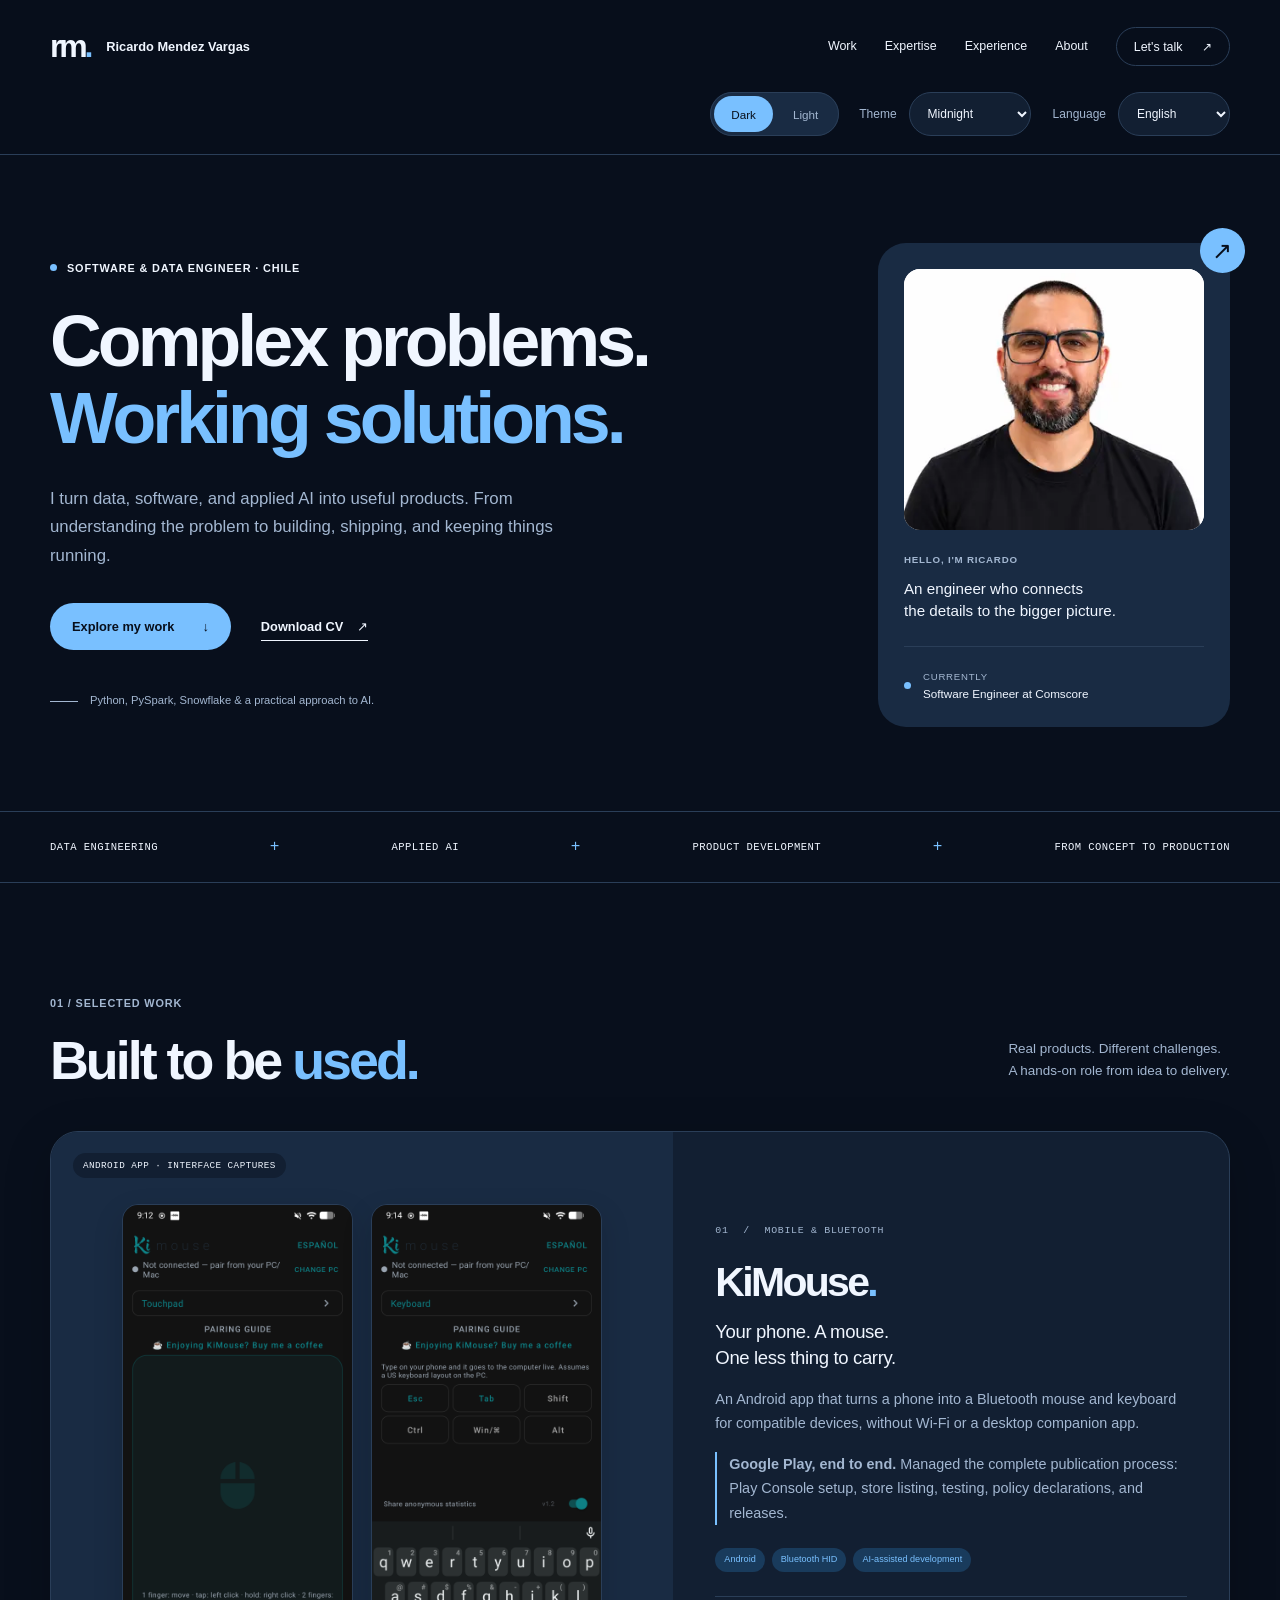
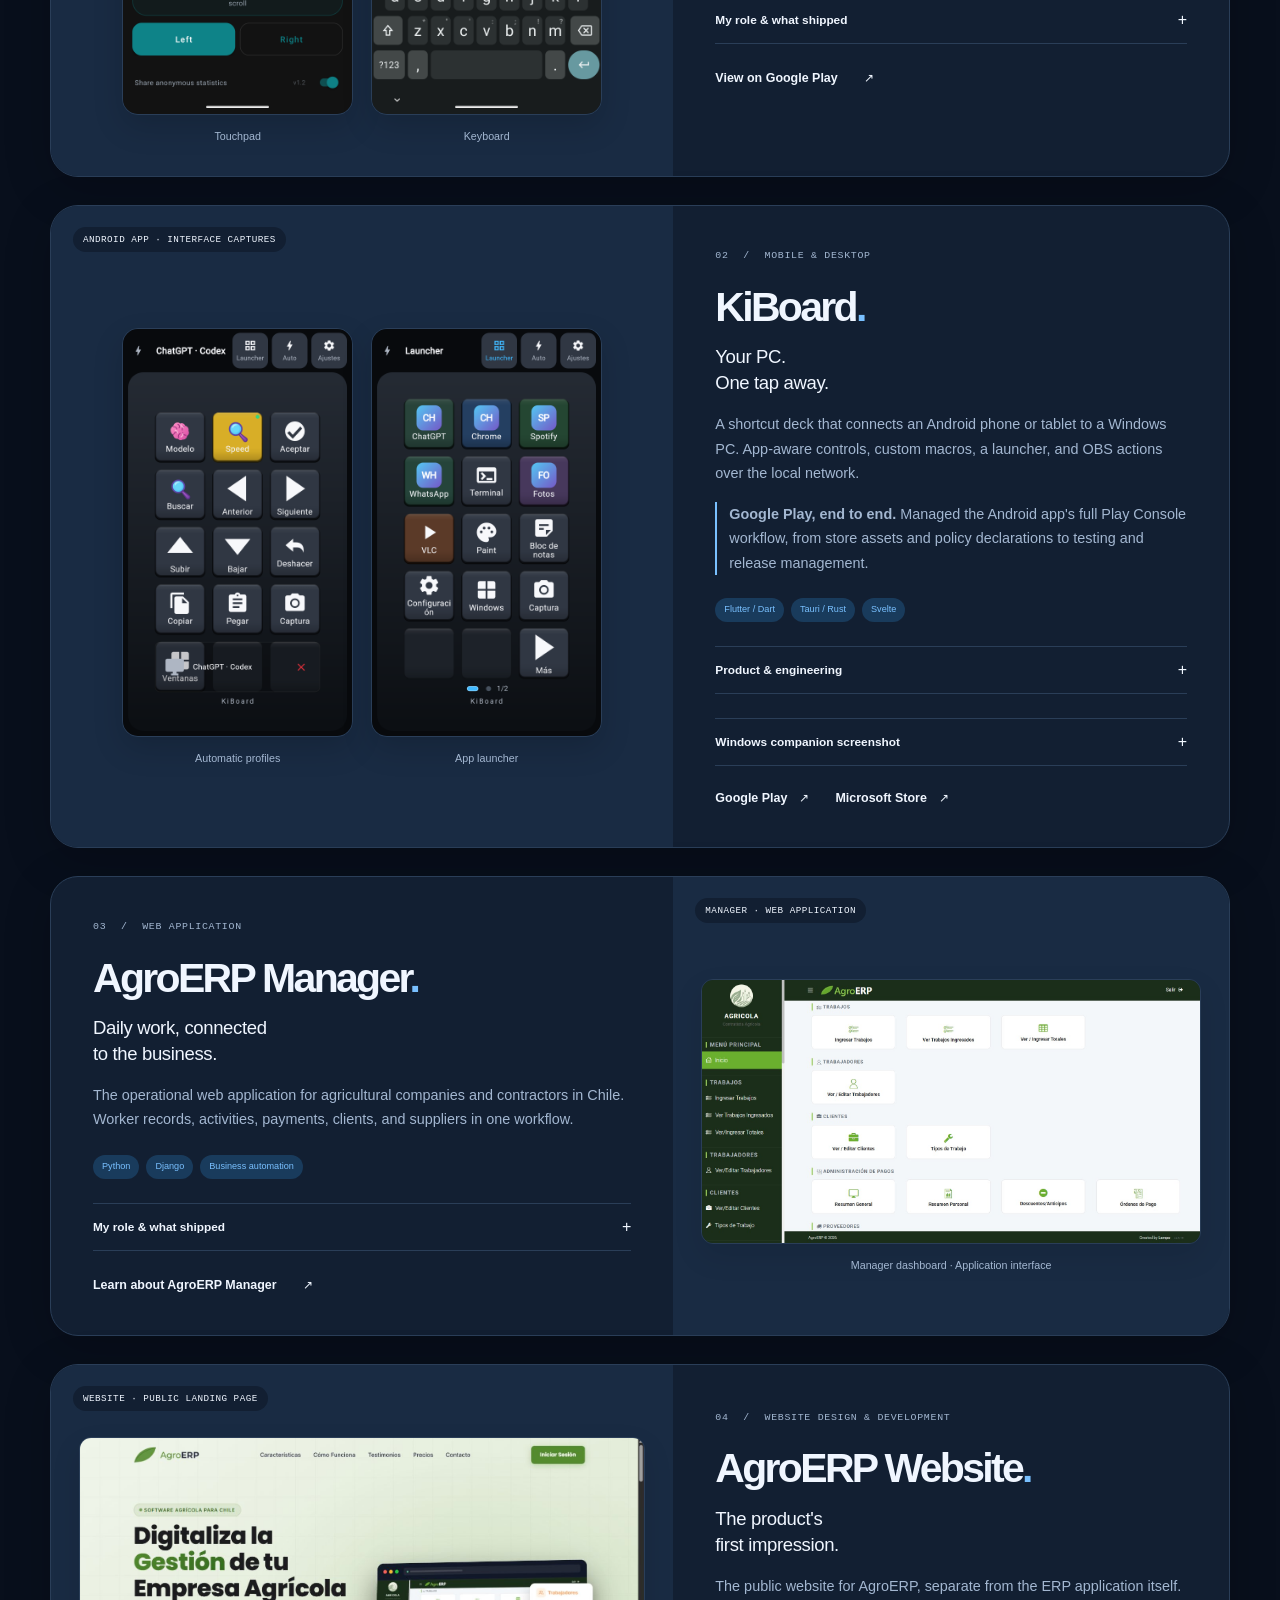
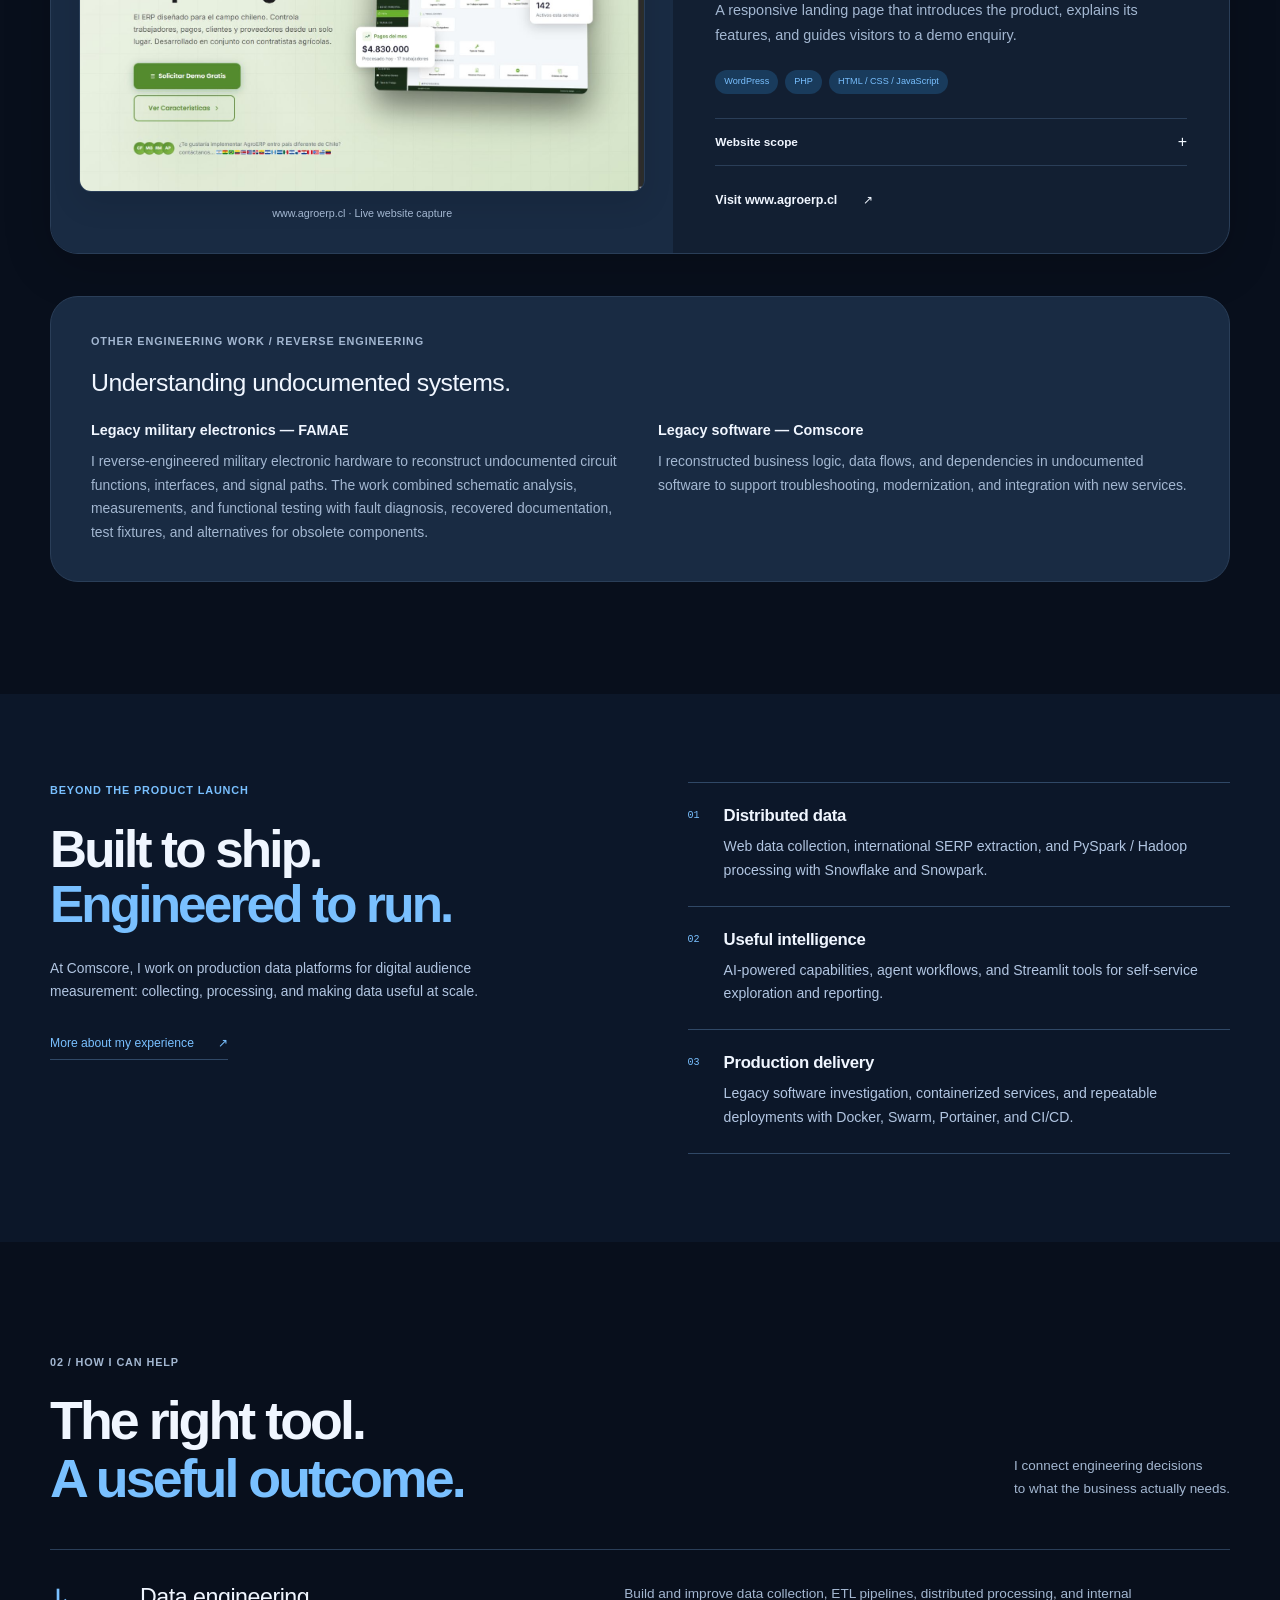
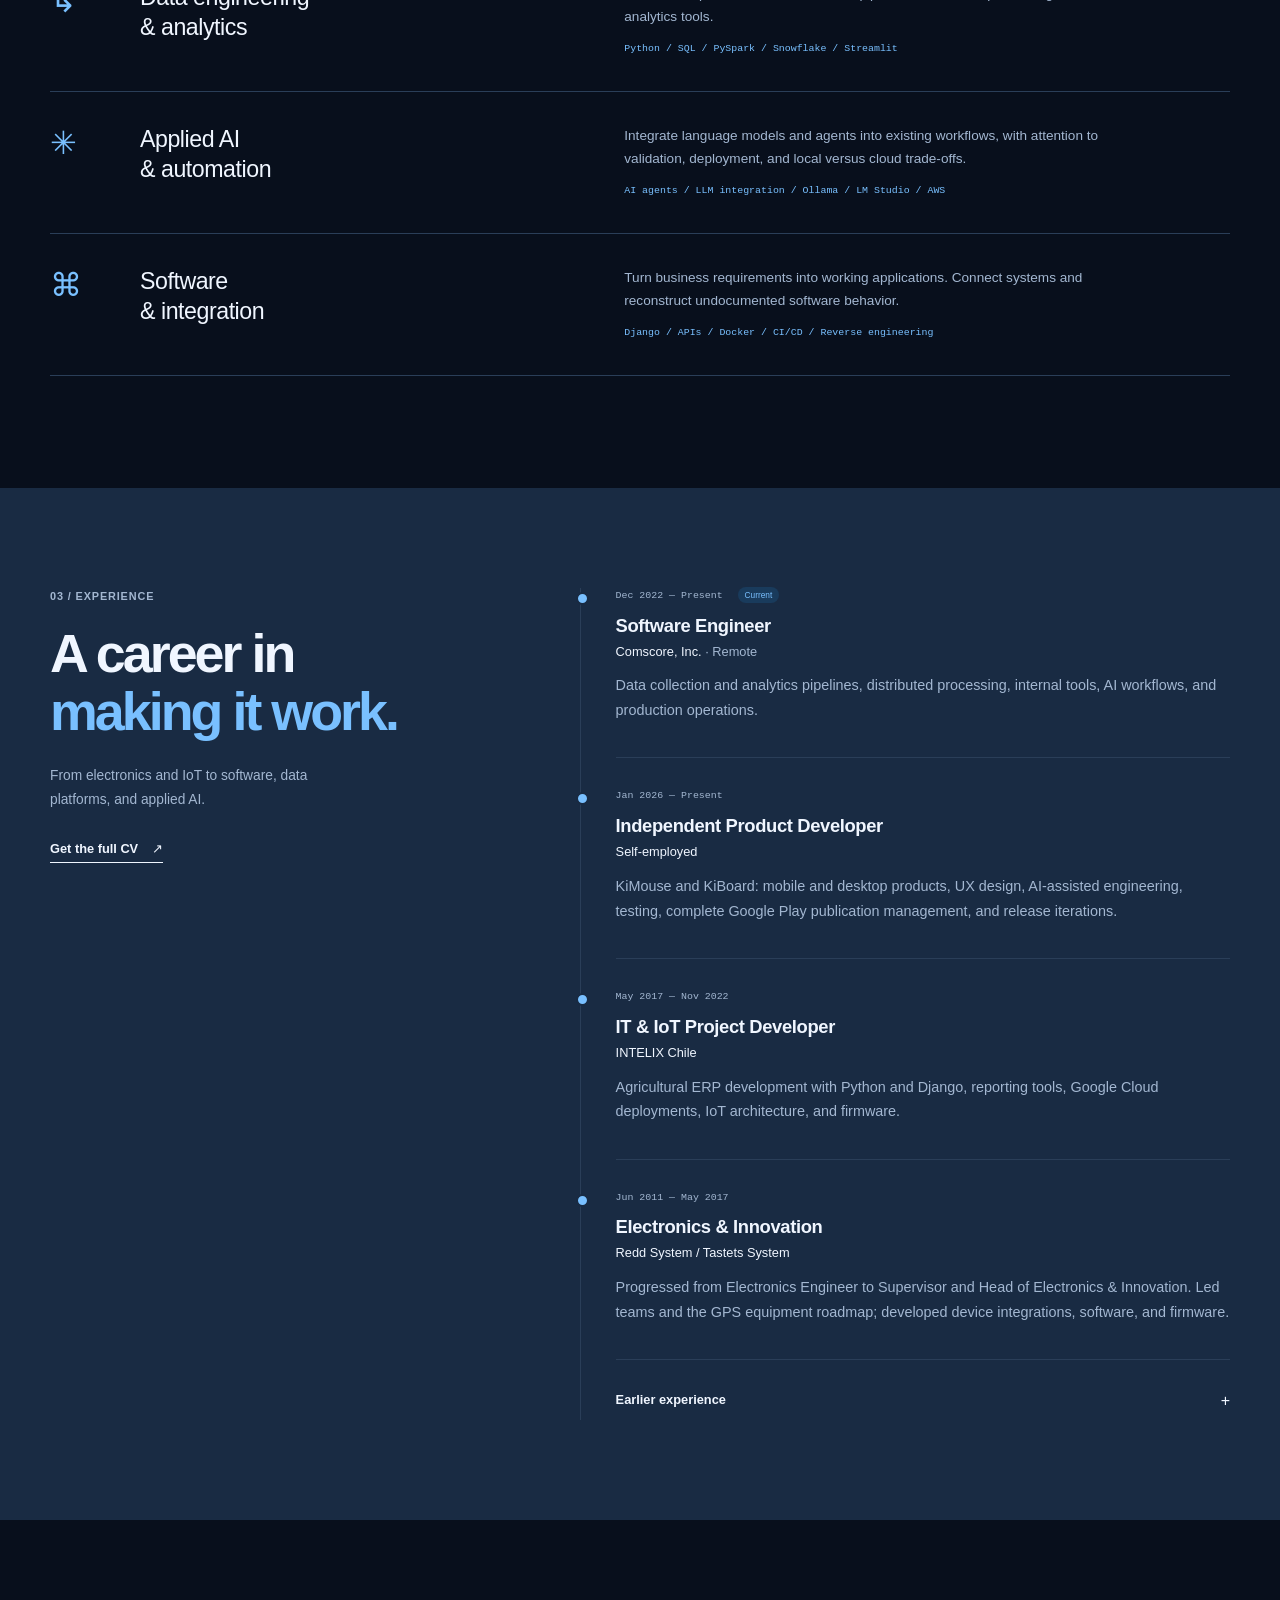
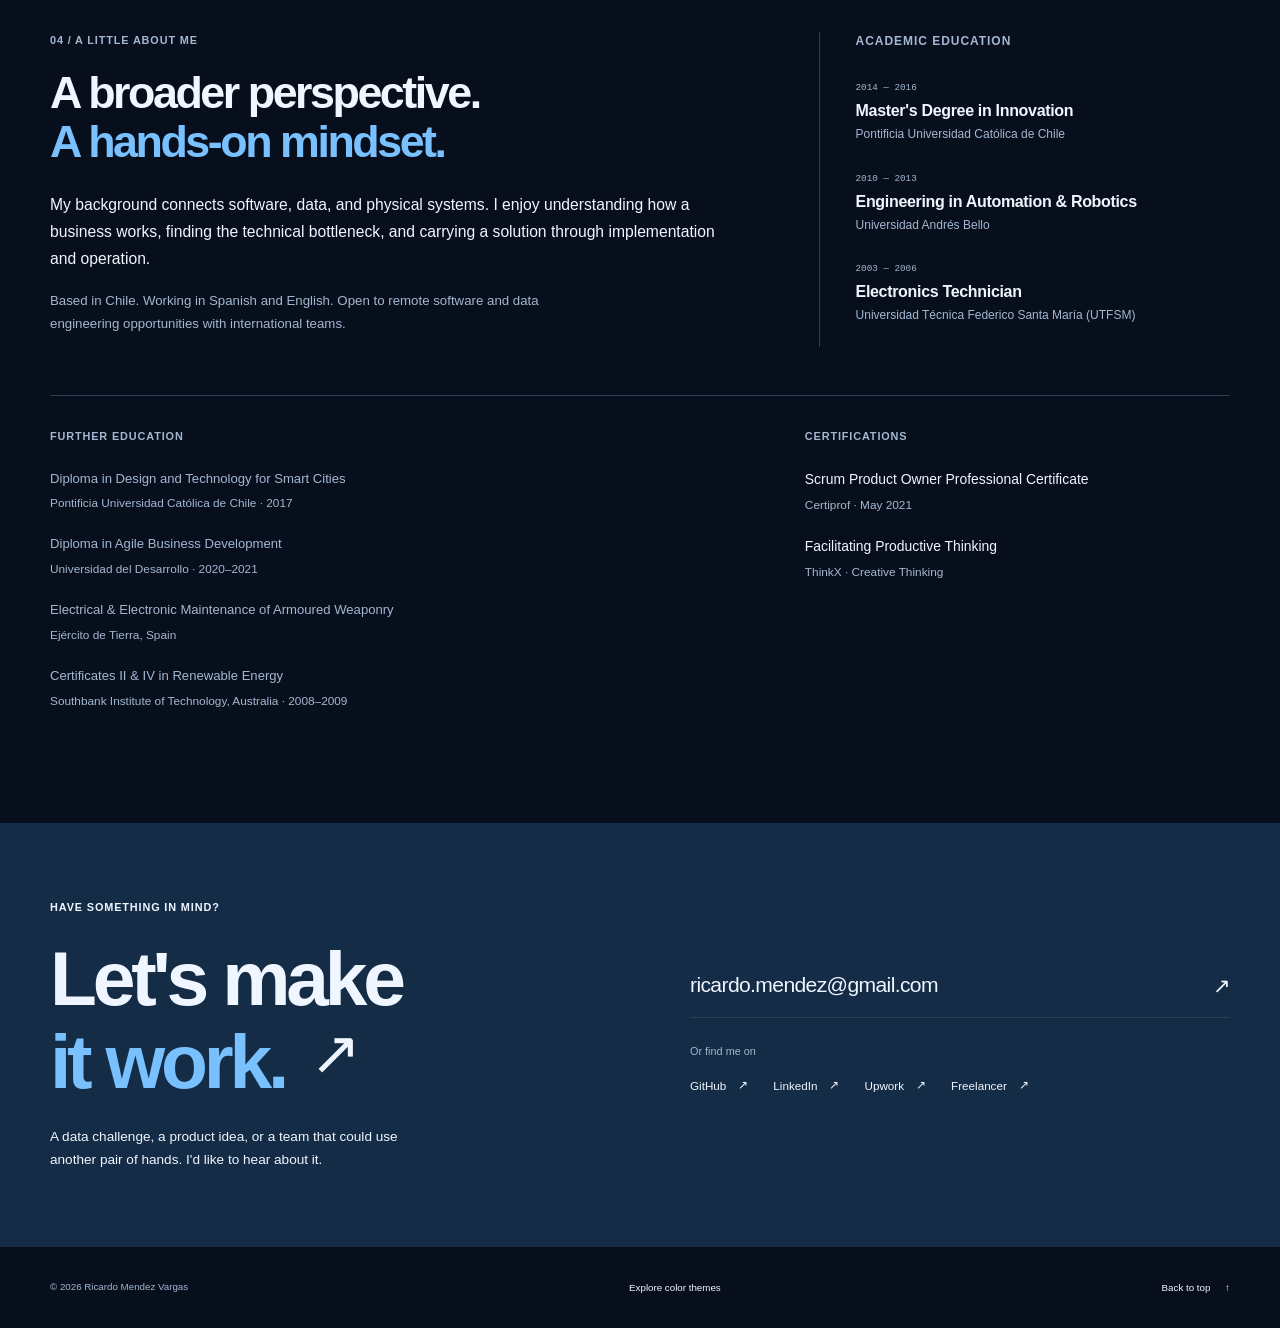
==== docs/index.html @ f56b8e53 "Publish bilingual portfolio with projects, experience and education" ====
<!doctype html>
<html lang="en" data-theme="azure-dark">
<head>
  <meta charset="utf-8">
  <meta name="viewport" content="width=device-width, initial-scale=1">
  <meta name="theme-color" content="#080f1c">
  <title>Ricardo Mendez Vargas — Software & Data Engineer</title>
  <meta name="description" content="Software and data engineer based in Chile. Explore KiMouse, KiBoard for Android and Windows, AgroERP Manager, AgroERP Website, and production engineering experience.">
  <meta property="og:type" content="website">
  <meta property="og:title" content="Ricardo Mendez Vargas — Software & Data Engineer">
  <meta property="og:description" content="Data systems, practical AI, and software from idea to production. Selected work and experience.">
  <meta name="color-scheme" content="dark">
  <link rel="icon" href="./assets/favicon.svg" type="image/svg+xml">
  <link rel="alternate" hreflang="en" href="./index.html">
  <link rel="alternate" hreflang="es" href="./es.html">
  <link rel="stylesheet" href="./styles.css?v=20261029-education">
  <link rel="stylesheet" href="./themes.css">
  <script src="./theme.js"></script>
  <script src="./language.js" defer></script>
</head>
<body>
  <a class="skip-link" href="#main">Skip to content</a>
  <header class="site-header" id="home">
    <div class="shell header-inner">
      <a class="brand" href="#home" aria-label="Ricardo Mendez Vargas, home"><span class="monogram" aria-hidden="true">rm<span>.</span></span><span class="brand-name">Ricardo Mendez Vargas</span></a>
      <nav aria-label="Main navigation">
        <a href="#work">Work</a>
        <a href="#expertise">Expertise</a>
        <a href="#experience">Experience</a>
        <a href="#about">About</a>
        <a class="nav-contact" href="#contact">Let's talk <span aria-hidden="true">↗</span></a>
      </nav>
    </div>
    <div class="shell appearance-bar" hidden>
      <fieldset class="mode-switch"><legend class="visually-hidden">Appearance</legend><button type="button" data-mode="dark" aria-pressed="true">Dark</button><button type="button" data-mode="light" aria-pressed="false">Light</button></fieldset>
      <label for="theme-select">Theme</label><select id="theme-select"><option value="azure" selected>Midnight</option><option value="silver">Graphite</option><option value="titanium">Carbon</option><option value="iris">Nebula</option><option value="arctic">Deep Sea</option></select>
      <div class="language-controls"><label for="language-select">Language</label><select id="language-select"><option value="en" selected>English</option><option value="es">Español</option></select></div>
    </div>
    <noscript><div class="shell language-fallback"><a href="./index.html" lang="en" hreflang="en">English</a> · <a href="./es.html" lang="es" hreflang="es">Español</a></div></noscript>
  </header>

  <main id="main">
    <section class="hero shell" aria-labelledby="hero-title">
      <div class="hero-copy">
        <p class="eyebrow"><span class="status-dot" aria-hidden="true"></span> Software & Data Engineer · Chile</p>
        <h1 id="hero-title">Complex problems.<br><span class="serif">Working solutions.</span></h1>
        <p class="hero-description">I turn data, software, and applied AI into useful products. From understanding the problem to building, shipping, and keeping things running.</p>
        <div class="hero-actions">
          <a class="button button-dark" href="#work">Explore my work <span aria-hidden="true">↓</span></a>
          <a class="text-link" href="./assets/ricardo-mendez-cv-en.pdf" download>Download CV <span aria-hidden="true">↗</span></a>
        </div>
        <div class="hero-footnote"><span class="small-rule" aria-hidden="true"></span> Python, PySpark, Snowflake & a practical approach to AI.</div>
      </div>
      <aside class="profile-card" aria-label="Meet Ricardo">
        <div class="portrait-frame"><img src="./assets/ricardo-retrato.webp" alt="Ricardo Mendez Vargas" width="336" height="336" fetchpriority="high"></div>
        <div class="profile-card-body">
          <p class="eyebrow">Hello, I'm Ricardo</p>
          <p class="profile-statement">An engineer who connects<br>the details to the bigger picture.</p>
          <div class="profile-current"><span class="status-dot" aria-hidden="true"></span><div><span class="micro-label">Currently</span><p>Software Engineer at Comscore</p></div></div>
        </div>
        <span class="card-corner" aria-hidden="true">↗</span>
      </aside>
    </section>

    <div class="capability-strip"><div class="shell strip-inner"><span>Data engineering</span><span class="strip-plus" aria-hidden="true">+</span><span>Applied AI</span><span class="strip-plus" aria-hidden="true">+</span><span>Product development</span><span class="strip-plus" aria-hidden="true">+</span><span>From concept to production</span></div></div>

    <section class="section shell" id="work" aria-labelledby="work-title">
      <div class="section-heading"><div><p class="eyebrow section-index">01 / Selected work</p><h2 id="work-title">Built to be <span class="serif">used.</span></h2></div><p>Real products. Different challenges.<br>A hands-on role from idea to delivery.</p></div>

      <article class="project project-kimouse" aria-labelledby="kimouse-title">
        <div class="project-visual screenshot-visual"><span class="image-label">Android app · Interface captures</span><div class="screenshot-pair"><figure><a href="./assets/kimouse-touchpad.png" target="_blank" rel="noopener noreferrer" aria-label="Open full KiMouse touchpad screenshot"><img src="./assets/kimouse-touchpad.png" alt="Actual KiMouse Android touchpad interface, with connection status and left and right mouse buttons" width="1080" height="2400" loading="lazy"></a><figcaption>Touchpad</figcaption></figure><figure><a href="./assets/kimouse-keyboard.png" target="_blank" rel="noopener noreferrer" aria-label="Open full KiMouse keyboard screenshot"><img src="./assets/kimouse-keyboard.png" alt="Actual KiMouse keyboard interface with modifier keys and the Android on-screen keyboard" width="1080" height="2400" loading="lazy"></a><figcaption>Keyboard</figcaption></figure></div></div>
        <div class="project-copy">
          <p class="project-number">01 <span aria-hidden="true">/</span> Mobile & Bluetooth</p>
          <h3 id="kimouse-title">KiMouse<span class="project-period" aria-hidden="true">.</span></h3>
          <p class="project-intro">Your phone. A mouse.<br>One less thing to carry.</p>
          <p>An Android app that turns a phone into a Bluetooth mouse and keyboard for compatible devices, without Wi-Fi or a desktop companion app.</p>
          <p class="publication-note"><strong>Google Play, end to end.</strong> Managed the complete publication process: Play Console setup, store listing, testing, policy declarations, and releases.</p>
          <ul class="tags" aria-label="KiMouse technologies"><li>Android</li><li>Bluetooth HID</li><li>AI-assisted development</li></ul>
          <details class="case-details"><summary>My role & what shipped <span aria-hidden="true">+</span></summary><div><p>I independently handled requirements, UX, implementation, debugging, device testing, tester feedback, and publication on Google Play.</p><p>The app includes touchpad gestures, clicks, scrolling, keyboard input, shortcuts, and a configurable mouse jiggler. I used AI-assisted development and rapid prototyping throughout the process.</p></div></details>
          <a class="project-link" href="https://play.google.com/store/apps/details?id=com.kimouse" target="_blank" rel="noopener noreferrer">View on Google Play <span aria-hidden="true">↗</span></a>
        </div>
      </article>

      <article class="project project-kiboard" aria-labelledby="kiboard-title">
        <div class="project-visual screenshot-visual"><span class="image-label">Android app · Interface captures</span><div class="screenshot-pair"><figure><a href="./assets/kiboard-auto.png" target="_blank" rel="noopener noreferrer" aria-label="Open full KiBoard automatic profile screenshot"><img src="./assets/kiboard-auto.png" alt="KiBoard Android interface showing an automatic shortcut profile for ChatGPT and Codex" width="1080" height="1920" loading="lazy"></a><figcaption>Automatic profiles</figcaption></figure><figure><a href="./assets/kiboard-launcher.png" target="_blank" rel="noopener noreferrer" aria-label="Open full KiBoard launcher screenshot"><img src="./assets/kiboard-launcher.png" alt="KiBoard Android launcher interface showing application buttons including Chrome, Spotify, Terminal and Paint" width="1080" height="1920" loading="lazy"></a><figcaption>App launcher</figcaption></figure></div></div>
        <div class="project-copy">
          <p class="project-number">02 <span aria-hidden="true">/</span> Mobile & desktop</p>
          <h3 id="kiboard-title">KiBoard<span class="project-period" aria-hidden="true">.</span></h3>
          <p class="project-intro">Your PC.<br>One tap away.</p>
          <p>A shortcut deck that connects an Android phone or tablet to a Windows PC. App-aware controls, custom macros, a launcher, and OBS actions over the local network.</p>
          <p class="publication-note"><strong>Google Play, end to end.</strong> Managed the Android app's full Play Console workflow, from store assets and policy declarations to testing and release management.</p>
          <ul class="tags" aria-label="KiBoard technologies"><li>Flutter / Dart</li><li>Tauri / Rust</li><li>Svelte</li></ul>
          <details class="case-details"><summary>Product & engineering <span aria-hidden="true">+</span></summary><div><p>The product combines a Flutter mobile app with a Windows companion built with Tauri, Rust, and Svelte. A shared protocol connects device discovery, pairing, live layouts, and actions.</p><p>Automatic profiles follow the foreground PC app; a visual editor supports custom decks and multi-step macros. The Android app requires the Windows 11 x64 companion and both devices on the same local network.</p><a class="project-link" href="https://github.com/maxia-cl/KiBoard-app" target="_blank" rel="noopener noreferrer">Android source <span aria-hidden="true">↗</span></a></div></details>
          <details class="case-details"><summary>Windows companion screenshot <span aria-hidden="true">+</span></summary><figure class="detail-screenshot"><a href="./assets/kiboard-windows-editor.png" target="_blank" rel="noopener noreferrer" aria-label="Open full KiBoard Windows editor screenshot"><img src="./assets/kiboard-windows-editor.png" alt="KiBoard Windows companion with deck editor, button library and action configuration" width="2752" height="1104" loading="lazy"></a><figcaption>Windows companion · Deck editor</figcaption></figure></details>
          <div class="project-downloads" aria-label="KiBoard downloads"><a class="project-link" href="https://play.google.com/store/apps/details?id=com.kiboard.kiboard_app" target="_blank" rel="noopener noreferrer">Google Play <span aria-hidden="true">↗</span></a><a class="project-link" href="https://apps.microsoft.com/detail/9MTQZQJ9GDT4" target="_blank" rel="noopener noreferrer">Microsoft Store <span aria-hidden="true">↗</span></a></div>
        </div>
      </article>

      <article class="project project-agro" aria-labelledby="agro-title">
        <div class="project-visual screenshot-visual"><span class="image-label">Manager · Web application</span><figure class="wide-screenshot"><a href="./assets/agroerp-manager.jpg" target="_blank" rel="noopener noreferrer" aria-label="Open full AgroERP Manager screenshot"><img src="./assets/agroerp-manager.jpg" alt="AgroERP Manager application dashboard with daily work, worker, client and payment administration modules" width="1449" height="766" loading="lazy"></a><figcaption>Manager dashboard · Application interface</figcaption></figure></div>
        <div class="project-copy">
          <p class="project-number">03 <span aria-hidden="true">/</span> Web application</p>
          <h3 id="agro-title">AgroERP Manager<span class="project-period" aria-hidden="true">.</span></h3>
          <p class="project-intro">Daily work, connected<br>to the business.</p>
          <p>The operational web application for agricultural companies and contractors in Chile. Worker records, activities, payments, clients, and suppliers in one workflow.</p>
          <ul class="tags" aria-label="AgroERP technologies"><li>Python</li><li>Django</li><li>Business automation</li></ul>
          <details class="case-details"><summary>My role & what shipped <span aria-hidden="true">+</span></summary><div><p>My contribution covered requirements, system and data-model design, development with Python and Django, workflow implementation, and deployment.</p><p>The platform connects daily work logs and client-specific rates with payment orders, deductions, advances, purchases, and operational reports.</p></div></details>
          <a class="project-link" href="https://www.agroerp.cl/" target="_blank" rel="noopener noreferrer">Learn about AgroERP Manager <span aria-hidden="true">↗</span></a>
        </div>
      </article>

      <article class="project project-website" aria-labelledby="agro-website-title">
        <div class="project-visual screenshot-visual"><span class="image-label">Website · Public landing page</span><figure class="wide-screenshot"><a href="./assets/agroerp-website.jpg" target="_blank" rel="noopener noreferrer" aria-label="Open full AgroERP Website screenshot"><img src="./assets/agroerp-website.jpg" alt="Actual agroerp.cl website showing its agricultural software headline, product preview and request-a-demo button" width="1425" height="891" loading="lazy"></a><figcaption>www.agroerp.cl · Live website capture</figcaption></figure></div>
        <div class="project-copy">
          <p class="project-number">04 <span aria-hidden="true">/</span> Website design & development</p>
          <h3 id="agro-website-title">AgroERP Website<span class="project-period" aria-hidden="true">.</span></h3>
          <p class="project-intro">The product's<br>first impression.</p>
          <p>The public website for AgroERP, separate from the ERP application itself. A responsive landing page that introduces the product, explains its features, and guides visitors to a demo enquiry.</p>
          <ul class="tags" aria-label="AgroERP website technologies"><li>WordPress</li><li>PHP</li><li>HTML / CSS / JavaScript</li></ul>
          <details class="case-details"><summary>Website scope <span aria-hidden="true">+</span></summary><div><p>A custom WordPress theme brings together product features, interface previews, pricing, frequently asked questions, and a contact flow.</p><p>Editable content through WordPress keeps the public site manageable independently of the Django ERP platform.</p></div></details>
          <a class="project-link" href="https://www.agroerp.cl/" target="_blank" rel="noopener noreferrer">Visit www.agroerp.cl <span aria-hidden="true">↗</span></a>
        </div>
      </article>
      <div class="reverse-work" aria-labelledby="reverse-work-title">
        <p class="eyebrow section-index">Other engineering work / Reverse engineering</p>
        <h3 id="reverse-work-title">Understanding undocumented systems.</h3>
        <div class="reverse-cases">
          <article><h4>Legacy military electronics — FAMAE</h4><p>I reverse-engineered military electronic hardware to reconstruct undocumented circuit functions, interfaces, and signal paths. The work combined schematic analysis, measurements, and functional testing with fault diagnosis, recovered documentation, test fixtures, and alternatives for obsolete components.</p></article>
          <article><h4>Legacy software — Comscore</h4><p>I reconstructed business logic, data flows, and dependencies in undocumented software to support troubleshooting, modernization, and integration with new services.</p></article>
        </div>
      </div>
    </section>

    <section class="production" aria-labelledby="production-title">
      <div class="shell production-inner">
        <div class="production-heading"><p class="eyebrow">Beyond the product launch</p><h2 id="production-title">Built to ship.<br><span class="serif">Engineered to run.</span></h2><p>At Comscore, I work on production data platforms for digital audience measurement: collecting, processing, and making data useful at scale.</p><a class="light-link" href="https://www.linkedin.com/in/ricardomendez/" target="_blank" rel="noopener noreferrer">More about my experience <span aria-hidden="true">↗</span></a></div>
        <div class="production-areas">
          <div><span class="area-index">01</span><div><h3>Distributed data</h3><p>Web data collection, international SERP extraction, and PySpark / Hadoop processing with Snowflake and Snowpark.</p></div></div>
          <div><span class="area-index">02</span><div><h3>Useful intelligence</h3><p>AI-powered capabilities, agent workflows, and Streamlit tools for self-service exploration and reporting.</p></div></div>
          <div><span class="area-index">03</span><div><h3>Production delivery</h3><p>Legacy software investigation, containerized services, and repeatable deployments with Docker, Swarm, Portainer, and CI/CD.</p></div></div>
        </div>
      </div>
    </section>

    <section class="section shell expertise-section" id="expertise" aria-labelledby="expertise-title">
      <div class="section-heading"><div><p class="eyebrow section-index">02 / How I can help</p><h2 id="expertise-title">The right tool.<br><span class="serif">A useful outcome.</span></h2></div><p>I connect engineering decisions<br>to what the business actually needs.</p></div>
      <div class="expertise-list">
        <div class="expertise-row"><span class="expertise-icon" aria-hidden="true">↳</span><h3>Data engineering<br>& analytics</h3><div><p>Build and improve data collection, ETL pipelines, distributed processing, and internal analytics tools.</p><p class="tool-list">Python / SQL / PySpark / Snowflake / Streamlit</p></div></div>
        <div class="expertise-row"><span class="expertise-icon" aria-hidden="true">✳</span><h3>Applied AI<br>& automation</h3><div><p>Integrate language models and agents into existing workflows, with attention to validation, deployment, and local versus cloud trade-offs.</p><p class="tool-list">AI agents / LLM integration / Ollama / LM Studio / AWS</p></div></div>
        <div class="expertise-row"><span class="expertise-icon" aria-hidden="true">⌘</span><h3>Software<br>& integration</h3><div><p>Turn business requirements into working applications. Connect systems and reconstruct undocumented software behavior.</p><p class="tool-list">Django / APIs / Docker / CI/CD / Reverse engineering</p></div></div>
      </div>
    </section>

    <section class="experience-section" id="experience" aria-labelledby="experience-title">
      <div class="shell experience-layout">
        <div class="experience-heading"><p class="eyebrow section-index">03 / Experience</p><h2 id="experience-title">A career in<br><span class="serif">making it work.</span></h2><p>From electronics and IoT to software, data platforms, and applied AI.</p><a class="text-link" href="./assets/ricardo-mendez-cv-en.pdf" download>Get the full CV <span aria-hidden="true">↗</span></a></div>
        <div class="timeline">
          <article class="timeline-item"><p class="timeline-date"><time datetime="2022-12">Dec 2022</time> — Present <span class="current-label">Current</span></p><h3>Software Engineer</h3><p class="timeline-company">Comscore, Inc. <span>· Remote</span></p><p>Data collection and analytics pipelines, distributed processing, internal tools, AI workflows, and production operations.</p></article>
          <article class="timeline-item"><p class="timeline-date"><time datetime="2026-01">Jan 2026</time> — Present</p><h3>Independent Product Developer</h3><p class="timeline-company">Self-employed</p><p>KiMouse and KiBoard: mobile and desktop products, UX design, AI-assisted engineering, testing, complete Google Play publication management, and release iterations.</p></article>
          <article class="timeline-item"><p class="timeline-date"><time datetime="2017-05">May 2017</time> — <time datetime="2022-11">Nov 2022</time></p><h3>IT & IoT Project Developer</h3><p class="timeline-company">INTELIX Chile</p><p>Agricultural ERP development with Python and Django, reporting tools, Google Cloud deployments, IoT architecture, and firmware.</p></article>
          <article class="timeline-item"><p class="timeline-date"><time datetime="2011-06">Jun 2011</time> — <time datetime="2017-05">May 2017</time></p><h3>Electronics & Innovation</h3><p class="timeline-company">Redd System / Tastets System</p><p>Progressed from Electronics Engineer to Supervisor and Head of Electronics & Innovation. Led teams and the GPS equipment roadmap; developed device integrations, software, and firmware.</p></article>
          <details class="earlier-experience"><summary>Earlier experience <span aria-hidden="true">+</span></summary><div><article><p class="timeline-date">Jul 2009 — Jun 2011</p><h3>Electronics Project Specialist</h3><p class="timeline-company">FAMAE</p><p>Reverse engineering of legacy military electronics, hardware diagnostics, recovered technical documentation, test fixtures, and repair validation tools.</p></article><article><p class="timeline-date">Mar 2006 — Jun 2008</p><h3>Electronics Technician — CostaDigital</h3><p class="timeline-company">Pontificia Universidad Católica de Valparaíso</p></article></div></details>
        </div>
      </div>
    </section>

    <section class="section shell about-section" id="about" aria-labelledby="about-title">
      <div><p class="eyebrow section-index">04 / A little about me</p><h2 id="about-title">A broader perspective.<br><span class="serif">A hands-on mindset.</span></h2><p class="about-intro">My background connects software, data, and physical systems. I enjoy understanding how a business works, finding the technical bottleneck, and carrying a solution through implementation and operation.</p><p>Based in Chile. Working in Spanish and English. Open to remote software and data engineering opportunities with international teams.</p></div>
      <div class="education" aria-labelledby="education-title">
        <p class="eyebrow" id="education-title">Academic education</p>
        <div><span>2014 — 2016</span><h3>Master's Degree in Innovation</h3><p>Pontificia Universidad Católica de Chile</p></div>
        <div><span>2010 — 2013</span><h3>Engineering in Automation & Robotics</h3><p>Universidad Andrés Bello</p></div>
        <div><span>2003 — 2006</span><h3>Electronics Technician</h3><p>Universidad Técnica Federico Santa María (UTFSM)</p></div>
      </div>
      <div class="development-grid">
        <div class="further-education" aria-labelledby="further-education-title">
          <p class="eyebrow" id="further-education-title">Further education</p>
          <ul class="training-list">
            <li><h4>Diploma in Design and Technology for Smart Cities</h4><p>Pontificia Universidad Católica de Chile · 2017</p></li>
            <li><h4>Diploma in Agile Business Development</h4><p>Universidad del Desarrollo · 2020–2021</p></li>
            <li><h4>Electrical & Electronic Maintenance of Armoured Weaponry</h4><p>Ejército de Tierra, Spain</p></li>
            <li><h4>Certificates II & IV in Renewable Energy</h4><p>Southbank Institute of Technology, Australia · 2008–2009</p></li>
          </ul>
        </div>
        <div class="certifications" aria-labelledby="certifications-title">
          <p class="eyebrow" id="certifications-title">Certifications</p>
          <ul class="training-list">
            <li><h4>Scrum Product Owner Professional Certificate</h4><p>Certiprof · May 2021</p></li>
            <li><h4>Facilitating Productive Thinking</h4><p>ThinkX · Creative Thinking</p></li>
          </ul>
        </div>
      </div>
    </section>

    <section class="contact-section" id="contact" aria-labelledby="contact-title">
      <div class="shell contact-inner"><div><p class="eyebrow">Have something in mind?</p><h2 id="contact-title">Let's make<br><span class="serif">it work.</span><span class="contact-arrow" aria-hidden="true">↗</span></h2><p>A data challenge, a product idea, or a team that could use another pair of hands. I'd like to hear about it.</p></div><div class="contact-actions"><a class="email-link" href="mailto:ricardo.mendez@gmail.com">ricardo.mendez@gmail.com <span aria-hidden="true">↗</span></a><p>Or find me on</p><div class="social-links"><a href="https://github.com/ricardomendezv" target="_blank" rel="noopener noreferrer">GitHub <span aria-hidden="true">↗</span></a><a href="https://www.linkedin.com/in/ricardomendez/" target="_blank" rel="noopener noreferrer">LinkedIn <span aria-hidden="true">↗</span></a><a href="https://www.upwork.com/freelancers/~01139f43cdbf23e7be" target="_blank" rel="noopener noreferrer">Upwork <span aria-hidden="true">↗</span></a><a href="https://www.freelancer.com/u/rlmendezv" target="_blank" rel="noopener noreferrer">Freelancer <span aria-hidden="true">↗</span></a></div></div></div>
    </section>
  </main>

  <footer class="site-footer shell"><p>© 2026 Ricardo Mendez Vargas</p><a href="./themes.html">Explore color themes</a><a href="#home">Back to top <span aria-hidden="true">↑</span></a></footer>
</body>
</html>
---- docs/styles.css ----
@charset "UTF-8";

:root {
  --paper: #f7f8f3;
  --white: #ffffff;
  --ink: #172f2b;
  --muted: #53645e;
  --green: #142e2a;
  --lime: #d8f599;
  --line: #d8dfd4;
  --serif: Georgia, "Times New Roman", serif;
  font-family: "Segoe UI", Arial, sans-serif;
  color: var(--ink);
  background: var(--paper);
  font-synthesis: none;
  text-rendering: optimizeLegibility;
  -webkit-font-smoothing: antialiased;
}

* { box-sizing: border-box; }
html { scroll-behavior: smooth; scroll-padding-top: 96px; }
body { margin: 0; }
img { display: block; max-width: 100%; height: auto; }
a { color: inherit; text-decoration: none; }
button, summary, a { -webkit-tap-highlight-color: transparent; }
a:focus-visible, summary:focus-visible { outline: 3px solid #367450; outline-offset: 6px; }
h1, h2, h3, p { margin: 0; }
p { line-height: 1.7; }
h1, h2 { font-weight: 500; letter-spacing: -.055em; line-height: 1.08; }
h2 { font-size: clamp(2.4rem, 4.2vw, 3.7rem); }
h3 { font-size: 1.15rem; font-weight: 600; letter-spacing: -.02em; }
.shell { width: min(1180px, calc(100% - 96px)); margin-inline: auto; }
.section { padding-block: 112px; }
.serif { font-family: var(--serif); font-style: italic; font-weight: 400; letter-spacing: -.055em; }
.eyebrow { font-family: Consolas, "Courier New", monospace; font-size: .68rem; font-weight: 500; letter-spacing: .11em; line-height: 1.5; text-transform: uppercase; }
.section-index { color: var(--muted); margin-bottom: 20px; }
.skip-link { position: fixed; z-index: 20; top: 12px; left: 12px; padding: 14px 20px; background: var(--lime); transform: translateY(-180%); }
.skip-link:focus { transform: translateY(0); }
.site-header { background: var(--paper); border-bottom: 1px solid var(--line); }
.header-inner { min-height: 92px; display: flex; align-items: center; justify-content: space-between; gap: 32px; }
.brand { display: inline-flex; align-items: center; gap: 16px; flex-shrink: 0; }
.monogram { font-size: 2rem; font-weight: 750; letter-spacing: -.1em; }
.monogram span { color: #4d8052; }
.brand-name { font-size: .8rem; font-weight: 600; }
nav { display: flex; align-items: center; gap: 28px; font-size: .78rem; }
nav a { padding-block: 12px; }
nav a:hover { color: #41724b; }
.nav-contact { border: 1px solid var(--line); padding: 11px 17px; border-radius: 4px; }
.nav-contact span { margin-left: 16px; }
.hero { display: grid; grid-template-columns: minmax(0, 1.6fr) minmax(280px, .8fr); gap: 64px; align-items: center; padding-block: 88px 84px; }
.hero .eyebrow { display: flex; gap: 10px; align-items: center; }
.status-dot { width: 7px; height: 7px; background: #508353; border-radius: 50%; flex-shrink: 0; display: inline-block; }
h1 { font-size: clamp(3.4rem, 5.6vw, 5rem); margin-block: 27px; }
.hero-description { font-size: 1.05rem; max-width: 540px; color: var(--muted); }
.hero-actions { display: flex; flex-wrap: wrap; align-items: center; gap: 30px; margin-top: 33px; }
.button { display: inline-flex; align-items: center; justify-content: space-between; gap: 28px; padding: 16px 22px; border-radius: 4px; font-size: .8rem; font-weight: 600; transition: background .2s, transform .2s; }
.button-dark { background: var(--green); color: var(--white); }
.button-dark:hover { background: #284c3f; transform: translateY(-2px); }
.text-link { font-size: .8rem; font-weight: 600; border-bottom: 1px solid var(--ink); padding-block: 6px; display: inline-flex; gap: 14px; align-items: center; }
.text-link:hover { color: #41724b; }
.hero-footnote { display: flex; align-items: center; gap: 12px; margin-top: 42px; color: var(--muted); font-size: .7rem; line-height: 1.6; }
.small-rule { width: 28px; height: 1px; background: var(--muted); flex-shrink: 0; }
.profile-card { position: relative; background: #e9ede2; padding: 26px 26px 0; border-radius: 5px; max-width: 352px; justify-self: end; width: 100%; }
.portrait-frame { background: #fff; width: 100%; border-radius: 3px; overflow: hidden; }
.portrait-frame img { width: 100%; aspect-ratio: 1.15; object-fit: cover; object-position: center 25%; }
.profile-card-body { padding-block: 23px; }
.profile-card-body .eyebrow { color: #48614e; font-size: .61rem; }
.profile-statement { margin-top: 10px; font-size: .95rem; line-height: 1.5; font-weight: 500; }
.profile-current { border-top: 1px solid #cbd4c2; margin-top: 23px; padding-top: 19px; display: flex; align-items: center; gap: 12px; }
.micro-label { font-size: .6rem; color: var(--muted); text-transform: uppercase; letter-spacing: .08em; }
.profile-current p { font-size: .73rem; }
.card-corner { position: absolute; right: -15px; top: -15px; width: 45px; height: 45px; background: var(--green); color: var(--lime); font-size: 1.5rem; display: grid; place-items: center; border-radius: 50%; }
.capability-strip { border-block: 1px solid var(--line); }
.strip-inner { display: flex; align-items: center; justify-content: space-between; gap: 18px; min-height: 70px; font-family: Consolas, "Courier New", monospace; font-size: .66rem; text-transform: uppercase; letter-spacing: .04em; }
.strip-plus { font-size: 1rem; color: #64805b; }
.section-heading { display: flex; align-items: end; justify-content: space-between; gap: 30px; margin-bottom: 42px; }
.section-heading > p { color: var(--muted); font-size: .84rem; padding-bottom: 6px; }
.project { display: grid; grid-template-columns: 1.12fr 1fr; background: var(--white); border: 1px solid var(--line); border-radius: 6px; overflow: hidden; margin-bottom: 28px; }
.project:last-child { margin-bottom: 0; }
.project-visual { position: relative; background: #10221f; min-height: 440px; display: flex; align-items: center; padding: 0; overflow: hidden; }
.project-visual img { width: 100%; height: 100%; object-fit: cover; }
.image-label { position: absolute; top: 21px; left: 22px; z-index: 1; background: var(--paper); color: var(--ink); padding: 7px 10px; border-radius: 2px; font-family: Consolas, "Courier New", monospace; font-size: .58rem; text-transform: uppercase; letter-spacing: .05em; }
.project-copy { padding: 42px; align-self: center; }
.project-number { color: var(--muted); font-size: .62rem; text-transform: uppercase; letter-spacing: .07em; font-family: Consolas, "Courier New", monospace; }
.project-number span { margin-inline: 8px; color: #7b8b80; }
.project h3 { font-size: 2.8rem; letter-spacing: -.065em; line-height: 1.2; margin-top: 18px; }
.project-period { color: #6b8d4c; }
.project-intro { font-size: 1.16rem; line-height: 1.4; margin-block: 12px 16px; letter-spacing: -.02em; }
.project-copy > p:not(.project-intro, .project-number) { font-size: .9rem; color: var(--muted); }
.tags { display: flex; flex-wrap: wrap; gap: 7px; list-style: none; margin: 23px 0; padding: 0; }
.tags li { font-size: .57rem; padding: 6px 9px; border-radius: 3px; background: #eef1e9; color: #415b4d; line-height: 1.3; }
.case-details { border-top: 1px solid var(--line); border-bottom: 1px solid var(--line); margin-block: 24px; }
summary { cursor: pointer; list-style: none; }
summary::-webkit-details-marker { display: none; }
.case-details summary { display: flex; justify-content: space-between; align-items: center; padding-block: 14px; gap: 14px; font-size: .74rem; font-weight: 600; }
summary > span { transition: transform .2s; font-size: 1rem; font-weight: 400; }
details[open] > summary > span { transform: rotate(45deg); }
.case-details > div { padding-bottom: 17px; }
.case-details p { font-size: .87rem; color: var(--muted); margin-bottom: 10px; }
.project-link { display: inline-flex; align-items: center; gap: 26px; font-size: .78rem; font-weight: 600; }
.project-link:hover { color: #41724b; }
.publication-note { margin-top: 16px; padding-left: 12px; border-left: 2px solid #8fa878; }
.reverse-work { margin-top: 42px; padding: 36px 40px; border: 1px solid var(--line); border-radius: 6px; background: #ecefe6; }
.reverse-work > h3 { font-size: 1.55rem; font-weight: 500; }
.reverse-cases { display: grid; grid-template-columns: 1fr 1fr; gap: 36px; margin-top: 25px; }
.reverse-cases h4 { font-size: .9rem; font-weight: 600; margin: 0 0 12px; }
.reverse-cases p { font-size: .87rem; color: var(--muted); }
.project-downloads { display: flex; flex-wrap: wrap; gap: 18px 26px; }
.project-downloads .project-link { gap: 12px; }
.project-kiboard .project-visual { background: #101318; padding: 32px 16px; }
.project-kiboard .project-visual img { height: auto; object-fit: contain; }
.project-website .project-visual { background: #e6ecdf; padding: 70px 30px; }
.website-brand { width: 100%; display: flex; flex-direction: column; align-items: center; text-align: center; gap: 28px; }
.website-brand img { width: min(100%, 320px); height: auto; object-fit: contain; }
.website-brand > p { font-family: var(--serif); font-size: clamp(1.4rem, 2.4vw, 2rem); line-height: 1.3; font-style: italic; }
.website-domain { font-family: Consolas, "Courier New", monospace; font-size: .7rem; padding: 10px 16px; border: 1px solid #b8c8ad; border-radius: 4px; }
.project-agro .project-visual { grid-column: 2; grid-row: 1; background: #e6ecdf; padding: 56px 25px; }
.project-agro .project-visual img { height: auto; border-radius: 4px; box-shadow: 0 15px 45px #1d3e2614; object-fit: contain; }
.project-agro .project-copy { grid-column: 1; grid-row: 1; }
.production { background: var(--green); color: var(--paper); }
.production-inner { padding-block: 88px; display: grid; grid-template-columns: 1fr 1fr; gap: 95px; }
.production-heading .eyebrow { color: var(--lime); margin-bottom: 24px; }
.production h2 { font-size: clamp(2.5rem, 4vw, 3.6rem); }
.production-heading > p:not(.eyebrow) { color: #c5d2c8; margin-block: 24px; max-width: 440px; font-size: .86rem; }
.light-link { display: inline-flex; gap: 24px; color: var(--lime); font-size: .76rem; border-bottom: 1px solid #758a69; padding-block: 9px; }
.production a:focus-visible { outline-color: var(--lime); }
.production-areas > div { display: flex; gap: 24px; padding-block: 23px; border-top: 1px solid #476053; }
.production-areas > div:last-child { border-bottom: 1px solid #476053; }
.area-index { font-family: Consolas, "Courier New", monospace; color: var(--lime); font-size: .63rem; padding-top: 4px; }
.production-areas h3 { font-size: 1.05rem; margin-bottom: 9px; }
.production-areas p { color: #c5d2c8; font-size: .88rem; }
.expertise-list { border-top: 1px solid var(--line); }
.expertise-row { display: grid; grid-template-columns: 60px .9fr 1.2fr; gap: 30px; padding-block: 32px; border-bottom: 1px solid var(--line); }
.expertise-icon { font-size: 2rem; line-height: 1; color: #5b7853; padding-top: 3px; }
.expertise-row h3 { font-size: 1.45rem; line-height: 1.3; font-weight: 500; }
.expertise-row p { color: var(--muted); font-size: .85rem; max-width: 510px; }
.expertise-row .tool-list { margin-top: 12px; font-family: Consolas, "Courier New", monospace; font-size: .62rem; line-height: 1.9; color: #526c50; }
.experience-section { background: #ecefe6; padding-block: 100px; }
.experience-layout { display: grid; grid-template-columns: .8fr 1.2fr; gap: 96px; }
.experience-heading > p:not(.eyebrow) { color: var(--muted); font-size: .86rem; margin-block: 24px; max-width: 300px; }
.timeline { border-left: 1px solid #c7d1c2; padding-left: 35px; }
.timeline-item { position: relative; padding-bottom: 35px; margin-bottom: 30px; border-bottom: 1px solid #cfd8c9; }
.timeline-item::before { content: ""; position: absolute; left: -40px; top: 4px; width: 9px; height: 9px; background: #5b7b54; border: 2px solid #ecefe6; border-radius: 50%; }
.timeline-date { font-family: Consolas, "Courier New", monospace; font-size: .62rem; color: #586b59; margin-bottom: 10px; }
.current-label { font-family: "Segoe UI", Arial, sans-serif; background: #dae7c5; padding: 3px 7px; border-radius: 3px; font-size: .52rem; margin-left: 9px; }
.timeline h3 { font-size: 1.15rem; font-weight: 600; }
.timeline-company { font-size: .8rem; margin-top: 4px; margin-bottom: 11px; }
.timeline-company span { color: var(--muted); }
.timeline-item > p:last-child, .earlier-experience article > p:last-child { font-size: .9rem; color: var(--muted); }
.earlier-experience summary { display: flex; justify-content: space-between; font-size: .8rem; font-weight: 600; padding-block: 2px 10px; }
.earlier-experience article { padding-top: 24px; }
.about-section { display: grid; grid-template-columns: 1.3fr .8fr; gap: 48px 100px; }
.about-section h2 { font-size: clamp(2.4rem, 3.5vw, 3.2rem); }
.about-section .about-intro { margin-block: 27px 18px; font-size: .98rem; color: var(--ink); }
.about-section > div > p:last-child { color: var(--muted); font-size: .83rem; max-width: 550px; }
.education { align-self: center; border-left: 1px solid var(--line); padding-left: 36px; }
.education > .eyebrow { color: var(--muted); margin-bottom: 26px; }
.education > div { margin-bottom: 22px; }
.education span { color: #687661; font-family: Consolas, "Courier New", monospace; font-size: .58rem; }
.education h3 { font-size: 1rem; margin-block: 8px 4px; }
.education p { font-size: .75rem; color: var(--muted); }
.development-grid { grid-column: 1 / -1; display: grid; grid-template-columns: 1.3fr .8fr; gap: 64px; border-top: 1px solid var(--line); padding-top: 32px; }
.development-grid .eyebrow { color: var(--muted); margin-bottom: 24px; }
.training-list { list-style: none; padding: 0; margin: 0; }
.training-list li + li { margin-top: 21px; }
.training-list h4 { font-size: .87rem; font-weight: 500; line-height: 1.5; margin: 0 0 5px; }
.training-list p { color: var(--muted); font-size: .74rem; }
.further-education .training-list h4 { font-size: .82rem; color: var(--muted); }
.contact-section { background: var(--lime); padding-block: 76px; }
.contact-inner { display: grid; grid-template-columns: 1fr 1fr; gap: 100px; align-items: center; }
.contact-inner h2 { font-size: clamp(3.8rem, 6vw, 5.5rem); margin-block: 22px; position: relative; }
.contact-arrow { position: absolute; margin-left: 25px; font-family: "Segoe UI", Arial, sans-serif; font-size: .8em; }
.contact-inner > div > p:last-child { font-size: .85rem; max-width: 365px; }
.email-link { display: flex; justify-content: space-between; align-items: center; gap: 16px; border-bottom: 1px solid #66824d; padding-bottom: 19px; font-size: clamp(.95rem, 1.65vw, 1.35rem); letter-spacing: -.03em; }
.email-link:hover { color: #3d5c28; }
.contact-actions > p { font-size: .68rem; margin-block: 24px 13px; color: #466038; }
.social-links { display: flex; gap: 25px; font-size: .73rem; font-weight: 500; flex-wrap: wrap; }
.social-links a { display: flex; gap: 12px; align-items: center; padding-block: 5px; }
.social-links a:hover { text-decoration: underline; text-underline-offset: 4px; }
.site-footer { display: flex; justify-content: space-between; align-items: center; gap: 24px; padding-block: 27px; font-size: .61rem; color: var(--muted); }
.site-footer a { color: var(--ink); padding-block: 8px; }
.site-footer a span { margin-left: 12px; }

@media (min-width: 1600px) { .hero { padding-block: 110px; } }
@media (max-width: 1050px) {
  .shell { width: calc(100% - 64px); }
  .brand-name { display: none; }
  .hero { gap: 42px; grid-template-columns: minmax(0, 1.3fr) minmax(230px, .8fr); }
  h1 { font-size: 3.6rem; }
  .hero-description { font-size: .93rem; }
  .profile-card { padding: 19px 19px 0; }
  .project-copy { padding: 30px; }
  .project-visual { min-height: 480px; }
  .production-inner, .experience-layout, .about-section, .contact-inner { gap: 50px; }
  .strip-inner { font-size: .57rem; }
}
@media (max-width: 720px) {
  html { scroll-padding-top: 24px; }
  .shell { width: calc(100% - 40px); }
  .section { padding-block: 72px; }
  .header-inner { min-height: 78px; gap: 20px; }
  .monogram { font-size: 1.8rem; }
  nav { gap: 17px; font-size: .67rem; flex-wrap: wrap; justify-content: flex-end; }
  nav a { padding-block: 7px; }
  nav a[href="#expertise"], nav a[href="#about"] { display: none; }
  .nav-contact { padding: 8px 10px; }
  .nav-contact span { margin-left: 6px; }
  .hero { display: flex; flex-direction: column; gap: 45px; padding-block: 56px; align-items: stretch; }
  .hero .eyebrow { font-size: .6rem; }
  h1 { font-size: clamp(2.8rem, 9.8vw, 4.3rem); margin-block: 24px; }
  .hero-description { max-width: 480px; font-size: .94rem; }
  .hero-actions { gap: 23px; }
  .hero-footnote { margin-top: 29px; font-size: .62rem; }
  .profile-card { max-width: none; display: grid; grid-template-columns: 110px 1fr; padding: 18px; gap: 19px; }
  .portrait-frame { align-self: start; }
  .portrait-frame img { aspect-ratio: 1; }
  .profile-card-body { padding: 0; }
  .profile-card-body .eyebrow { font-size: .53rem; }
  .profile-statement { font-size: .8rem; }
  .profile-current { margin-top: 14px; padding-top: 12px; gap: 8px; }
  .profile-current p { font-size: .62rem; }
  .micro-label { font-size: .5rem; }
  .card-corner { width: 33px; height: 33px; right: -8px; top: -12px; font-size: 1.1rem; }
  .strip-inner { display: grid; grid-template-columns: 1fr 1fr; padding-block: 18px; gap: 15px 20px; font-size: .55rem; }
  .strip-plus { display: none; }
  .section-heading { display: block; margin-bottom: 30px; }
  .section-heading > p { margin-top: 20px; font-size: .8rem; }
  .project { display: flex; flex-direction: column; }
  .project-visual { min-height: 0; aspect-ratio: 1.33; }
  .project-copy { padding: 30px 25px; }
  .project h3 { font-size: 2.5rem; }
  .project-agro .project-visual { padding: 32px 18px; }
  .project-website .project-visual { aspect-ratio: auto; padding: 65px 25px; }
  .reverse-work { padding: 28px 25px; }
  .reverse-cases { grid-template-columns: 1fr; gap: 26px; }
  .production-inner { grid-template-columns: 1fr; gap: 35px; padding-block: 65px; }
  .production-areas > div { gap: 19px; }
  .expertise-row { grid-template-columns: 35px 1fr; gap: 20px; padding-block: 27px; }
  .expertise-row > div { grid-column: 2; }
  .expertise-row h3 br { display: none; }
  .expertise-row h3 { font-size: 1.2rem; }
  .expertise-icon { font-size: 1.6rem; }
  .experience-section { padding-block: 65px; }
  .experience-layout { grid-template-columns: 1fr; gap: 45px; }
  .timeline { margin-left: 4px; padding-left: 25px; }
  .timeline-item::before { left: -30px; }
  .timeline-item { padding-bottom: 25px; margin-bottom: 25px; }
  .about-section { grid-template-columns: 1fr; gap: 40px; }
  .education { padding-left: 25px; }
  .development-grid { grid-template-columns: 1fr; gap: 34px; }
  .contact-section { padding-block: 60px; }
  .contact-inner { grid-template-columns: 1fr; gap: 35px; }
  .contact-inner h2 { font-size: 4.4rem; }
  .email-link { font-size: clamp(.95rem, 4.7vw, 1.4rem); }
  .site-footer { flex-wrap: wrap; gap: 7px 20px; padding-block: 24px; }
  .site-footer > p:nth-child(2) { display: none; }
}
@media (prefers-reduced-motion: reduce) {
  html { scroll-behavior: auto; }
  *, *::before, *::after { transition: none !important; }
}
---- docs/themes.css ----
/* Five palettes in light and dark. The default is Midnight (azure-dark). */
[data-theme="silver-light"] {
  --paper: #f5f5f7; --white: #ffffff; --ink: #1d1d1f; --muted: #626269;
  --line: #dcdce1; --soft: #eaeaf0; --accent: #0066cc; --accent-soft: #e1edff;
  --stage: #151518; --stage-ink: #f5f5f7; --stage-muted: #b9b9c2; --stage-line: #45454b; --stage-accent: #9cc8ff;
  --contact: #e8edf5; --header: #f5f5f7e8; --shadow: #00000009; color-scheme: light;
}
[data-theme="azure-light"] {
  --paper: #f1f6fb; --white: #ffffff; --ink: #122940; --muted: #50677b;
  --line: #d3e0ec; --soft: #e2edf8; --accent: #005fae; --accent-soft: #d8eaff;
  --stage: #102a43; --stage-ink: #f3f8ff; --stage-muted: #b9d0e5; --stage-line: #3e5c77; --stage-accent: #92ceff;
  --contact: #dfedfc; --header: #f1f6fbe8; --shadow: #153b5d0a; color-scheme: light;
}
[data-theme="titanium-light"] {
  --paper: #f7f4f0; --white: #fffdfa; --ink: #302a25; --muted: #706258;
  --line: #e0d8cf; --soft: #eee6dc; --accent: #8d4d25; --accent-soft: #f7e5d5;
  --stage: #302923; --stage-ink: #faf5ee; --stage-muted: #d1c4b6; --stage-line: #655548; --stage-accent: #efbc8c;
  --contact: #eee0d1; --header: #f7f4f0e8; --shadow: #4b35200a; color-scheme: light;
}
[data-theme="iris-light"] {
  --paper: #f7f4fc; --white: #ffffff; --ink: #2b203d; --muted: #6a5c7e;
  --line: #e0d7eb; --soft: #ece5f6; --accent: #7543bc; --accent-soft: #eee2ff;
  --stage: #281c3c; --stage-ink: #faf5ff; --stage-muted: #cbbbdd; --stage-line: #5d4877; --stage-accent: #d5b3ff;
  --contact: #eae0f7; --header: #f7f4fce8; --shadow: #4421650a; color-scheme: light;
}
[data-theme="arctic-light"] {
  --paper: #f0f7f8; --white: #ffffff; --ink: #123337; --muted: #4d6d71;
  --line: #cfe1e4; --soft: #deedf0; --accent: #006a78; --accent-soft: #d3f0f5;
  --stage: #102f36; --stage-ink: #effbff; --stage-muted: #b4d4dc; --stage-line: #3a606a; --stage-accent: #85dbe9;
  --contact: #dceff2; --header: #f0f7f8e8; --shadow: #12424b0a; color-scheme: light;
}
[data-theme="silver-dark"] {
  --paper: #09090b; --white: #19191d; --ink: #f5f5f7; --muted: #a9a9b3;
  --line: #35353d; --soft: #222228; --accent: #89bbff; --accent-soft: #20344f;
  --stage: #131317; --stage-ink: #f5f5f7; --stage-muted: #b8b8c4; --stage-line: #3c3c47; --stage-accent: #89bbff;
  --contact: #171f2b; --header: #09090be8; --shadow: #00000030; color-scheme: dark;
}
[data-theme="azure-dark"] {
  --paper: #080f1c; --white: #121f32; --ink: #f0f6ff; --muted: #a3b7d1;
  --line: #2a3e58; --soft: #192b43; --accent: #79c0ff; --accent-soft: #193b5c;
  --stage: #0c1729; --stage-ink: #f0f6ff; --stage-muted: #b2c6e2; --stage-line: #304866; --stage-accent: #79c0ff;
  --contact: #142c46; --header: #080f1ce8; --shadow: #00000030; color-scheme: dark;
}
[data-theme="titanium-dark"] {
  --paper: #151210; --white: #231e1a; --ink: #f6f0e9; --muted: #bdb0a2;
  --line: #453a30; --soft: #302821; --accent: #ecb786; --accent-soft: #4a3322;
  --stage: #1c1713; --stage-ink: #f6f0e9; --stage-muted: #d0bda9; --stage-line: #544333; --stage-accent: #ecb786;
  --contact: #35271d; --header: #151210e8; --shadow: #00000030; color-scheme: dark;
}
[data-theme="iris-dark"] {
  --paper: #120e1b; --white: #211a2e; --ink: #f7f1ff; --muted: #b9abcf;
  --line: #40334f; --soft: #2d233e; --accent: #c7a1ff; --accent-soft: #422d60;
  --stage: #1a1327; --stage-ink: #f7f1ff; --stage-muted: #cabbde; --stage-line: #4f3c69; --stage-accent: #c7a1ff;
  --contact: #302040; --header: #120e1be8; --shadow: #00000030; color-scheme: dark;
}
[data-theme="arctic-dark"] {
  --paper: #091417; --white: #13262c; --ink: #effaff; --muted: #a4bec6;
  --line: #2d474f; --soft: #1b333c; --accent: #7cd5eb; --accent-soft: #1b414e;
  --stage: #0d1e25; --stage-ink: #effaff; --stage-muted: #b3ced8; --stage-line: #355760; --stage-accent: #7cd5eb;
  --contact: #173540; --header: #091417e8; --shadow: #00000030; color-scheme: dark;
}

html[data-theme] {
  --serif: -apple-system, BlinkMacSystemFont, "Segoe UI", sans-serif;
  font-family: -apple-system, BlinkMacSystemFont, "Segoe UI", Arial, sans-serif;
}
html[data-theme] .serif { font-style: normal; font-weight: 600; color: var(--accent); }
html[data-theme] h1, html[data-theme] h2 { font-weight: 600; letter-spacing: -.055em; }
html[data-theme] .eyebrow { font-family: inherit; font-weight: 600; letter-spacing: .08em; }
html[data-theme] a:focus-visible, html[data-theme] summary:focus-visible { outline-color: var(--accent); }
html[data-theme] .site-header { background: var(--header); backdrop-filter: blur(20px); -webkit-backdrop-filter: blur(20px); }
html[data-theme] .monogram span, html[data-theme] .strip-plus, html[data-theme] .project-period,
html[data-theme] .expertise-icon, html[data-theme] .expertise-row .tool-list { color: var(--accent); }
html[data-theme] a:hover { color: var(--accent); }
html[data-theme] .nav-contact, html[data-theme] .button { border-radius: 999px; }
html[data-theme] .button-dark { background: var(--accent); color: var(--paper); }
html[data-theme] .button-dark:hover { color: var(--paper); filter: brightness(1.1); }
html[data-theme] .status-dot { background: var(--accent); }
html[data-theme] .profile-card { background: var(--soft); border-radius: 28px; }
html[data-theme] .portrait-frame { border-radius: 16px; }
html[data-theme] .profile-card-body .eyebrow, html[data-theme] .timeline-date,
html[data-theme] .education span { color: var(--muted); }
html[data-theme] .profile-current { border-color: var(--line); }
html[data-theme] .card-corner { background: var(--accent); color: var(--paper); }
html[data-theme] .project { border-radius: 28px; box-shadow: 0 12px 48px var(--shadow); }
html[data-theme] .image-label { border-radius: 999px; background: var(--white); }
html[data-theme] .project-number span { color: var(--muted); }
html[data-theme] .tags li, html[data-theme] .current-label { color: var(--accent); background: var(--accent-soft); border-radius: 999px; }
html[data-theme] .publication-note { border-color: var(--accent); }
html[data-theme] .reverse-work { background: var(--soft); border-radius: 28px; }
/* Keep the green AgroERP logo legible on its original light presentation surface. */
html[data-theme] .project-website .project-visual, html[data-theme] .project-agro .project-visual { background: #eef1eb; color: #243428; }
html[data-theme] .website-brand > p { font-style: normal; font-weight: 500; }
html[data-theme] .website-domain { border-color: #bccbb8; border-radius: 999px; }
html[data-theme] .production { background: var(--stage); color: var(--stage-ink); }
html[data-theme] .production .serif, html[data-theme] .production-heading .eyebrow,
html[data-theme] .light-link, html[data-theme] .area-index { color: var(--stage-accent); }
html[data-theme] .production-heading > p:not(.eyebrow), html[data-theme] .production-areas p { color: var(--stage-muted); }
html[data-theme] .production-areas > div, html[data-theme] .light-link { border-color: var(--stage-line); }
html[data-theme] .production a:focus-visible { outline-color: var(--stage-accent); }
html[data-theme] .experience-section { background: var(--soft); }
html[data-theme] .timeline, html[data-theme] .timeline-item { border-color: var(--line); }
html[data-theme] .timeline-item::before { background: var(--accent); border-color: var(--soft); }
html[data-theme] .contact-section { background: var(--contact); }
html[data-theme] .email-link { border-color: var(--line); }
html[data-theme] .contact-actions > p { color: var(--muted); }
html[data-theme] .skip-link { background: var(--accent); color: var(--paper); border-radius: 12px; }
@media (max-width: 720px) {
  html[data-theme] .profile-card, html[data-theme] .project, html[data-theme] .reverse-work { border-radius: 22px; }
}

.visually-hidden { position: absolute; width: 1px; height: 1px; padding: 0; margin: -1px; overflow: hidden; clip-path: inset(50%); white-space: nowrap; border: 0; }
.appearance-bar { display: flex; flex-wrap: wrap; align-items: center; justify-content: flex-end; gap: 12px; padding-block: 0 18px; font-size: .75rem; }
.language-controls { display: flex; align-items: center; gap: 12px; margin-left: 10px; }
.language-controls label { color: var(--muted); }
.language-fallback { text-align: right; padding-bottom: 18px; font-size: .8rem; }
html[lang="es"] .hero .eyebrow { letter-spacing: .05em; }
.appearance-bar[hidden] { display: none; }
.appearance-bar > label { margin-left: 8px; color: var(--muted); }
.mode-switch { display: flex; gap: 3px; background: var(--soft); border: 1px solid var(--line); border-radius: 999px; margin: 0; padding: 3px; }
.mode-switch button { font: inherit; font-size: .73rem; border: 0; border-radius: 999px; padding: 9px 17px; cursor: pointer; background: transparent; color: var(--muted); min-height: 36px; }
.mode-switch button[aria-pressed="true"] { background: var(--accent); color: var(--paper); }
.appearance-bar select { font: inherit; background: var(--white); color: var(--ink); border: 1px solid var(--line); border-radius: 999px; padding: 10px 32px 10px 14px; max-width: 160px; cursor: pointer; min-height: 44px; }
.appearance-bar button:focus-visible, .appearance-bar select:focus-visible { outline: 3px solid var(--accent); outline-offset: 3px; }
html[data-theme] .project .screenshot-visual { display: grid; align-content: center; background: var(--soft); color: var(--ink); padding: 72px 28px 32px; min-height: 0; aspect-ratio: auto; }
.screenshot-pair { display: grid; grid-template-columns: minmax(0, 1fr) minmax(0, 1fr); align-items: start; gap: 18px; width: 100%; max-width: 480px; margin-inline: auto; }
.screenshot-pair figure, .wide-screenshot { margin: 0; min-width: 0; }
.screenshot-pair a, .wide-screenshot a, .detail-screenshot a { display: block; }
.project .screenshot-pair img { width: 100%; height: auto; object-fit: contain; border-radius: 16px; border: 1px solid var(--line); box-shadow: 0 12px 30px #00000025; }
.screenshot-visual figcaption, .detail-screenshot figcaption { font-size: .67rem; color: var(--muted); text-align: center; margin-top: 13px; line-height: 1.5; }
.project .wide-screenshot img { width: 100%; height: auto; object-fit: contain; border: 1px solid var(--line); border-radius: 12px; box-shadow: 0 12px 30px #00000018; }
.detail-screenshot { margin: 6px 0 20px; }
.detail-screenshot img { width: 100%; height: auto; border: 1px solid var(--line); border-radius: 8px; }
.project h3 { font-size: clamp(2rem, 3.2vw, 2.8rem); }
@media (max-width: 720px) {
  .appearance-bar { justify-content: center; gap: 9px; padding-bottom: 18px; }
  .appearance-bar > label { margin-left: 1px; }
  .language-controls { margin-left: 0; }
  .mode-switch button { padding-inline: 13px; }
  .appearance-bar select { max-width: 125px; padding-left: 12px; }
  html[data-theme] .project .screenshot-visual { padding: 65px 20px 26px; }
  .screenshot-pair { gap: 13px; }
  .project .screenshot-pair img { border-radius: 12px; }
  .screenshot-visual figcaption { font-size: .63rem; }
}
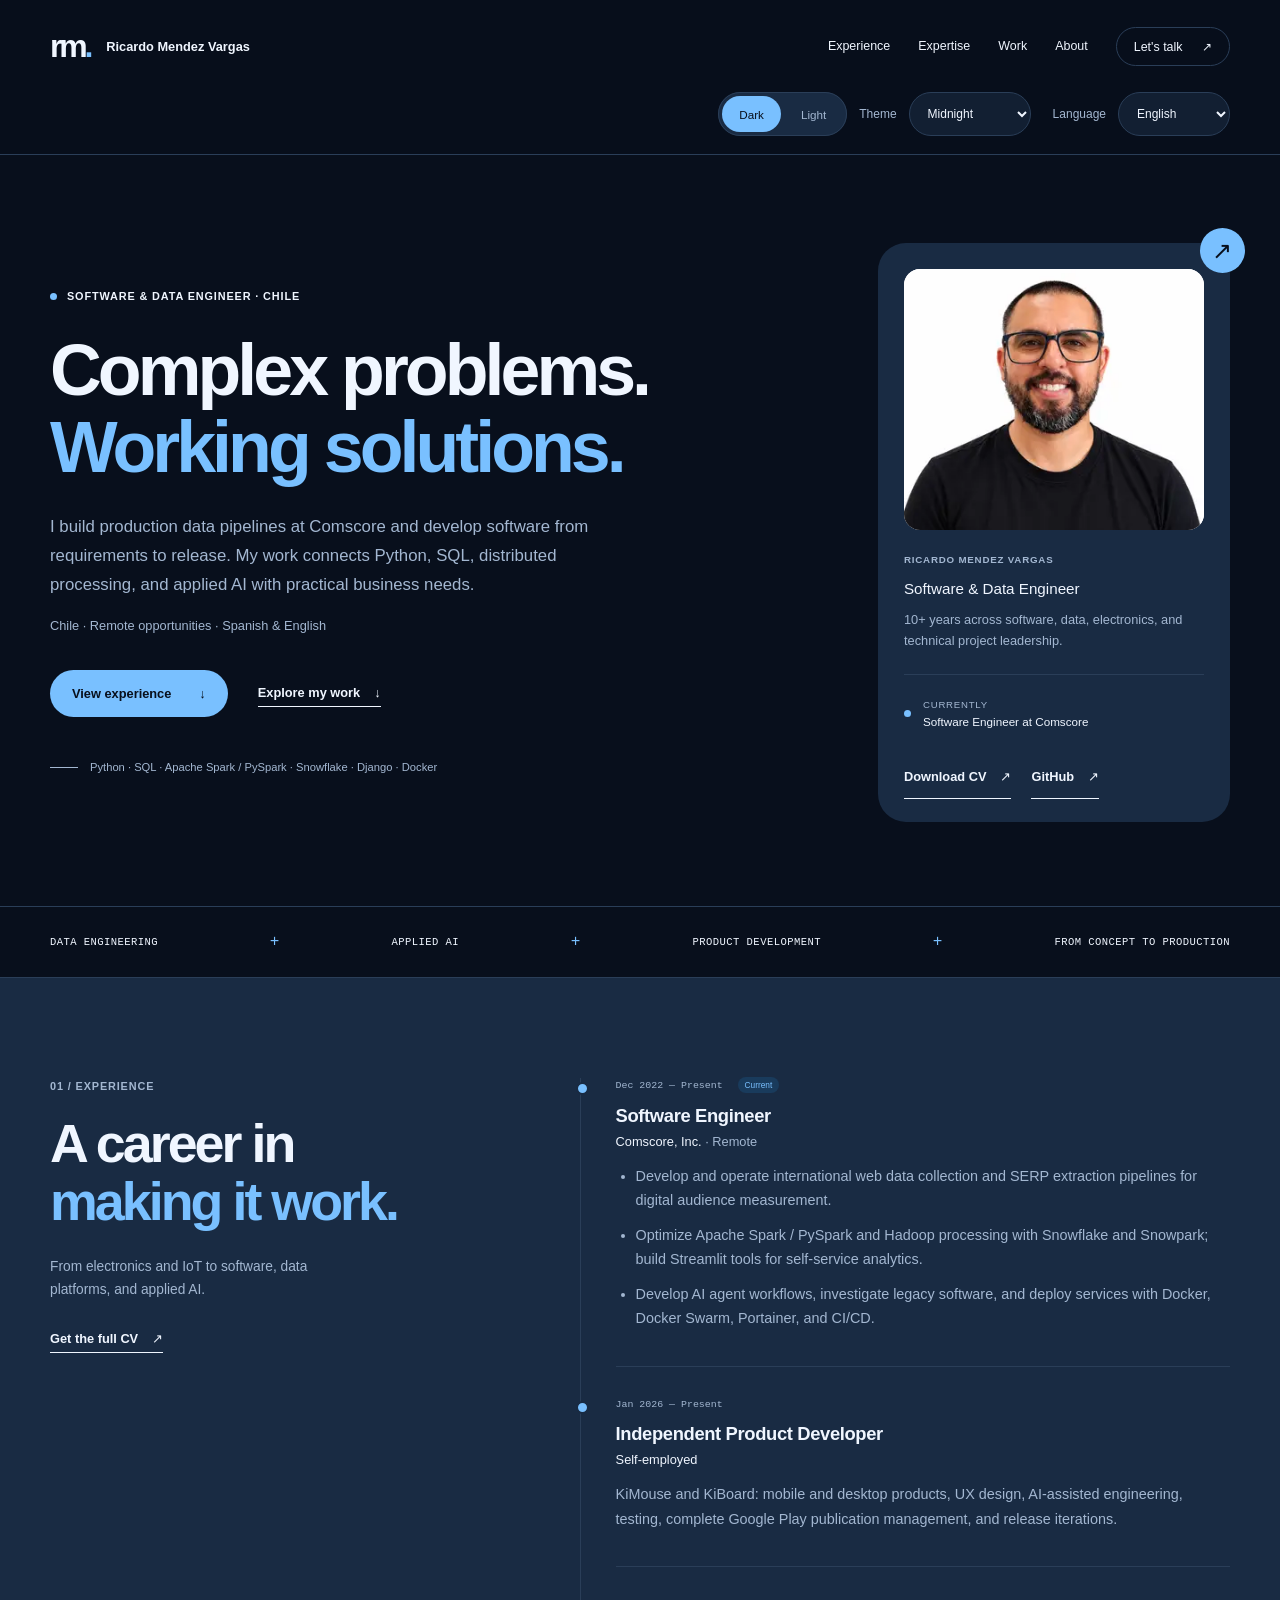
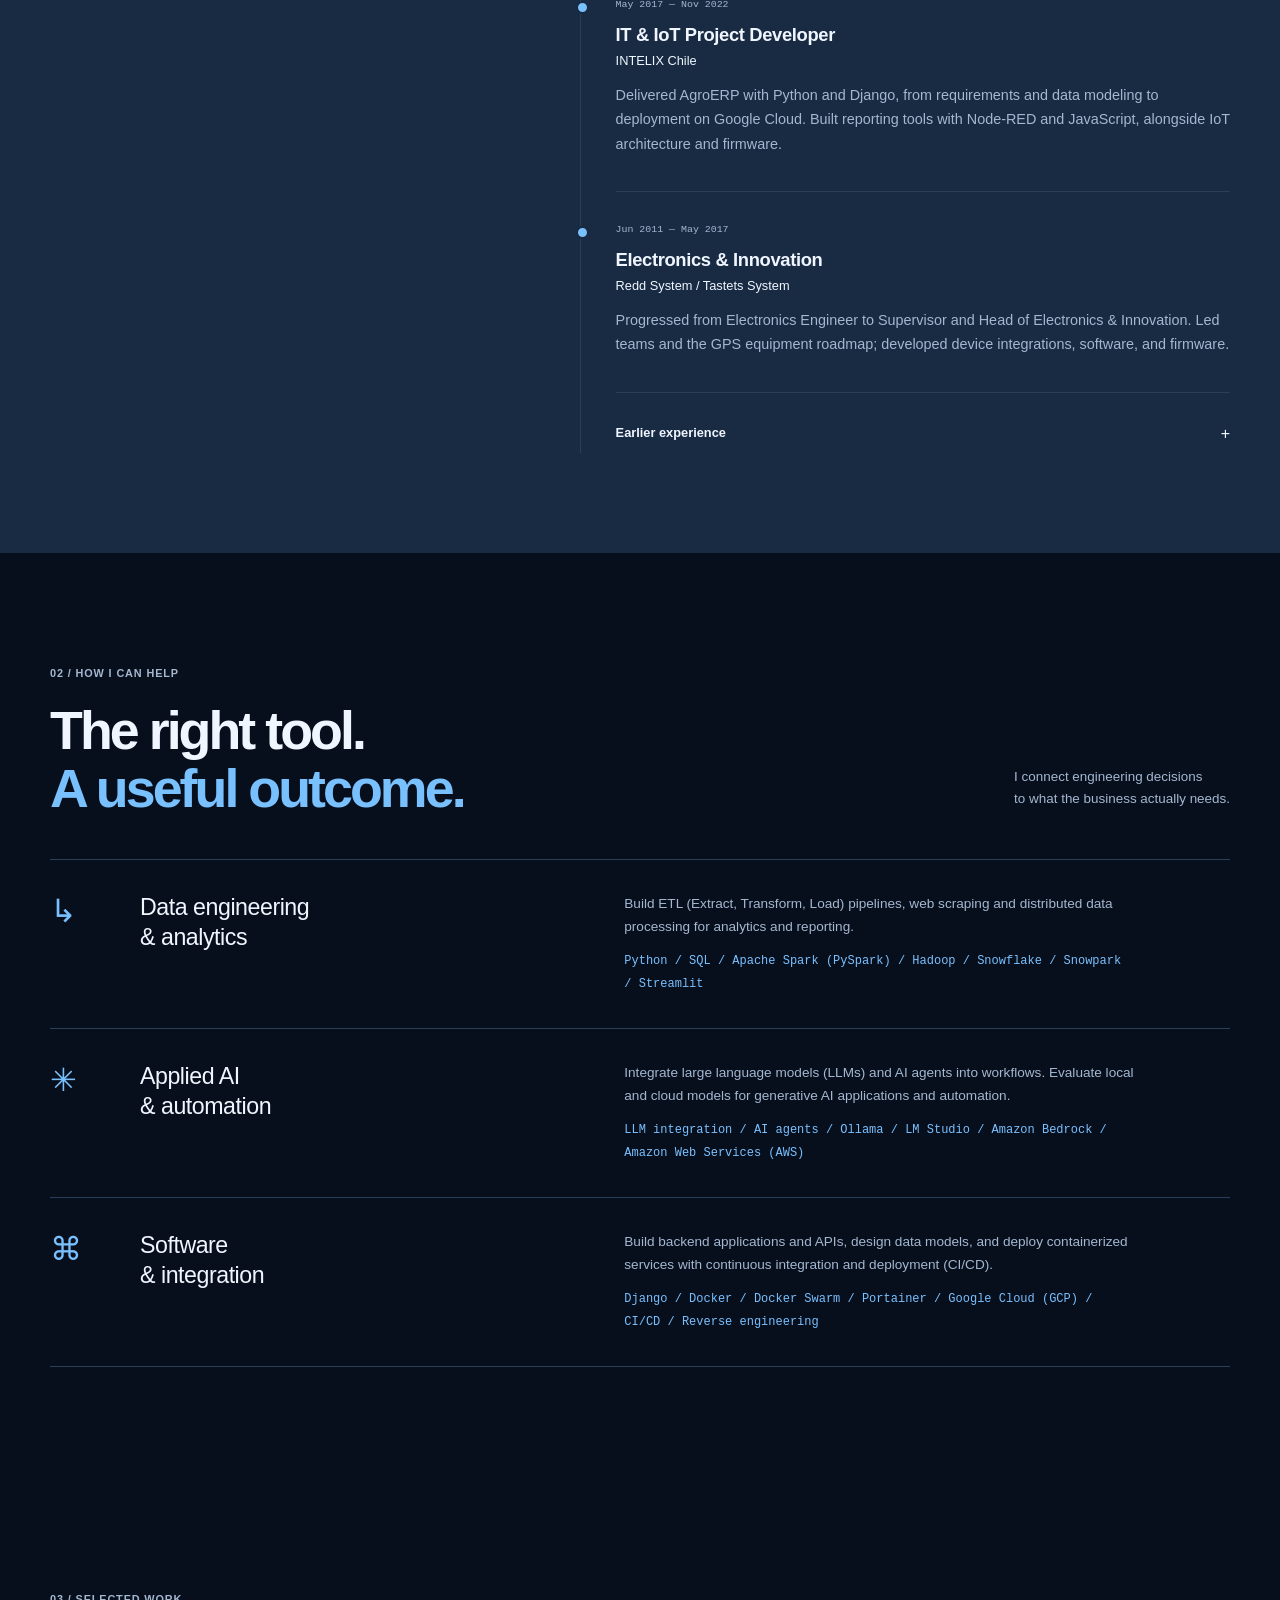
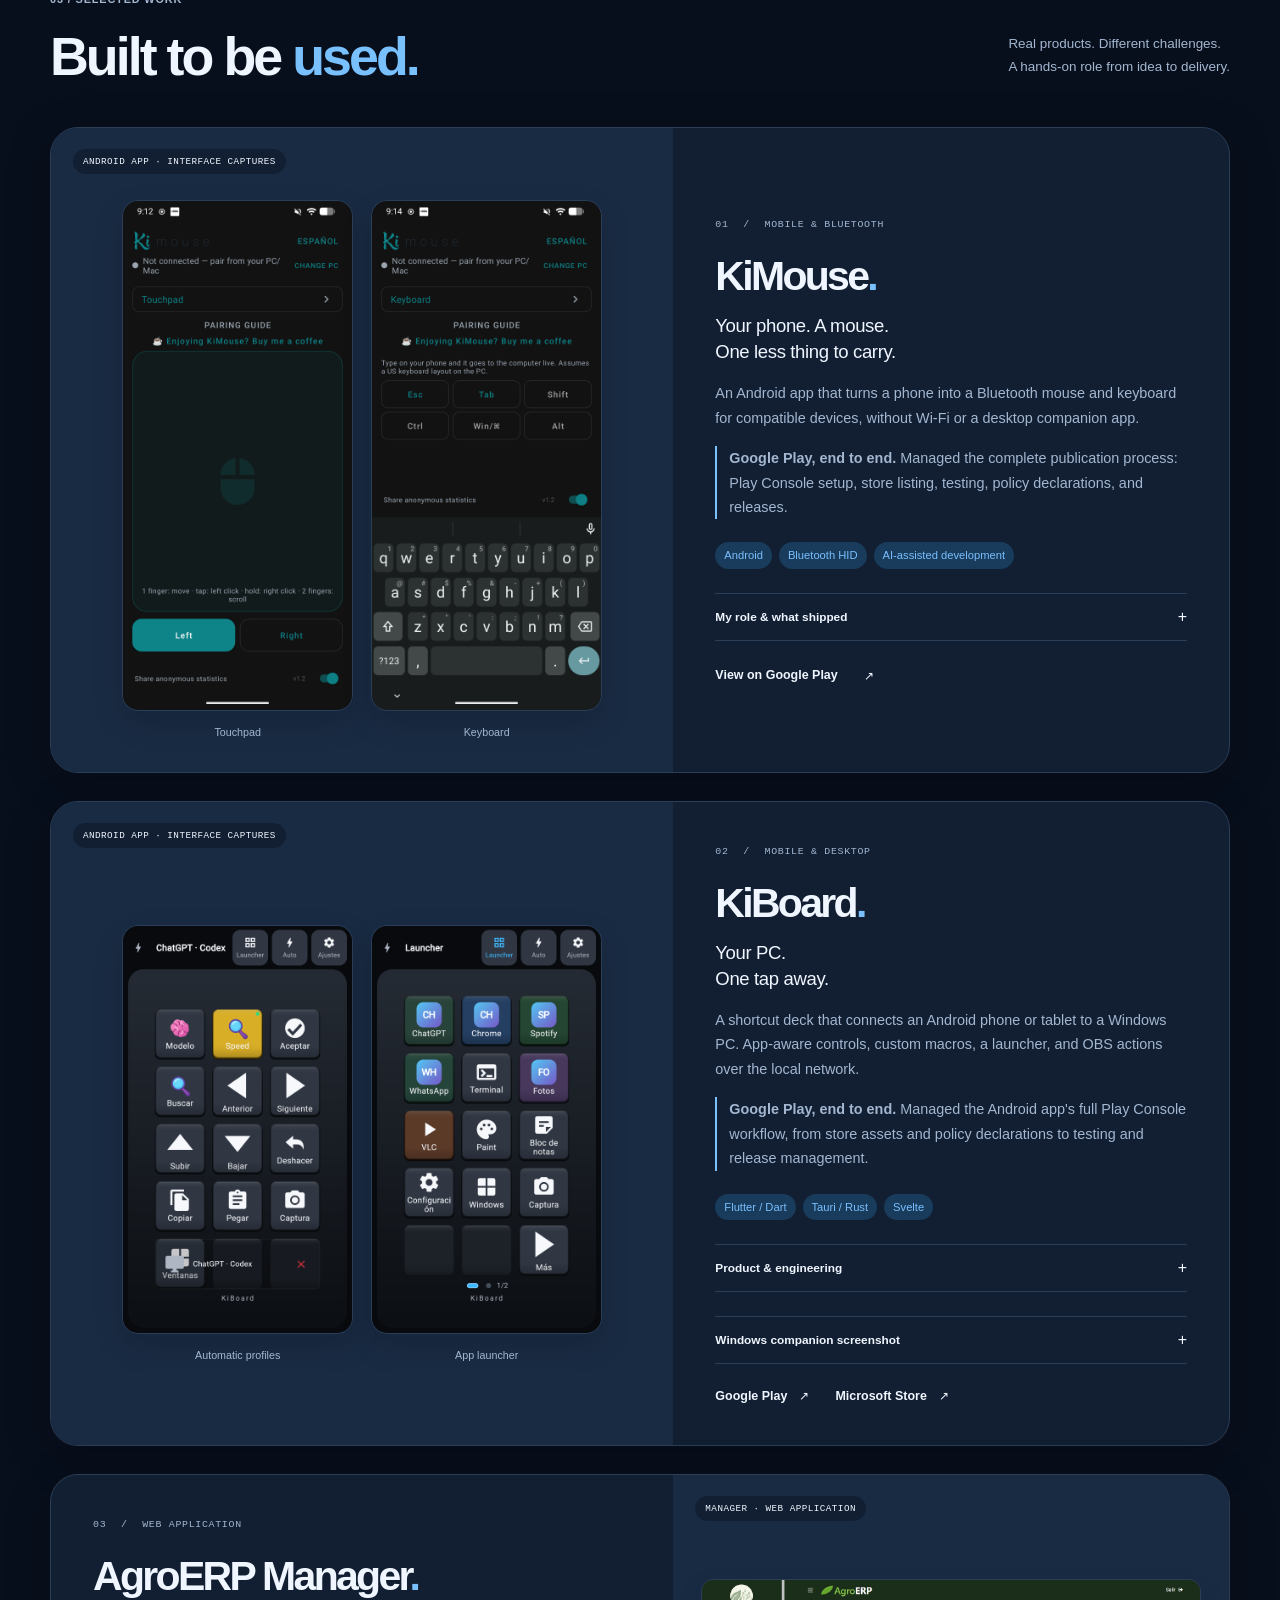
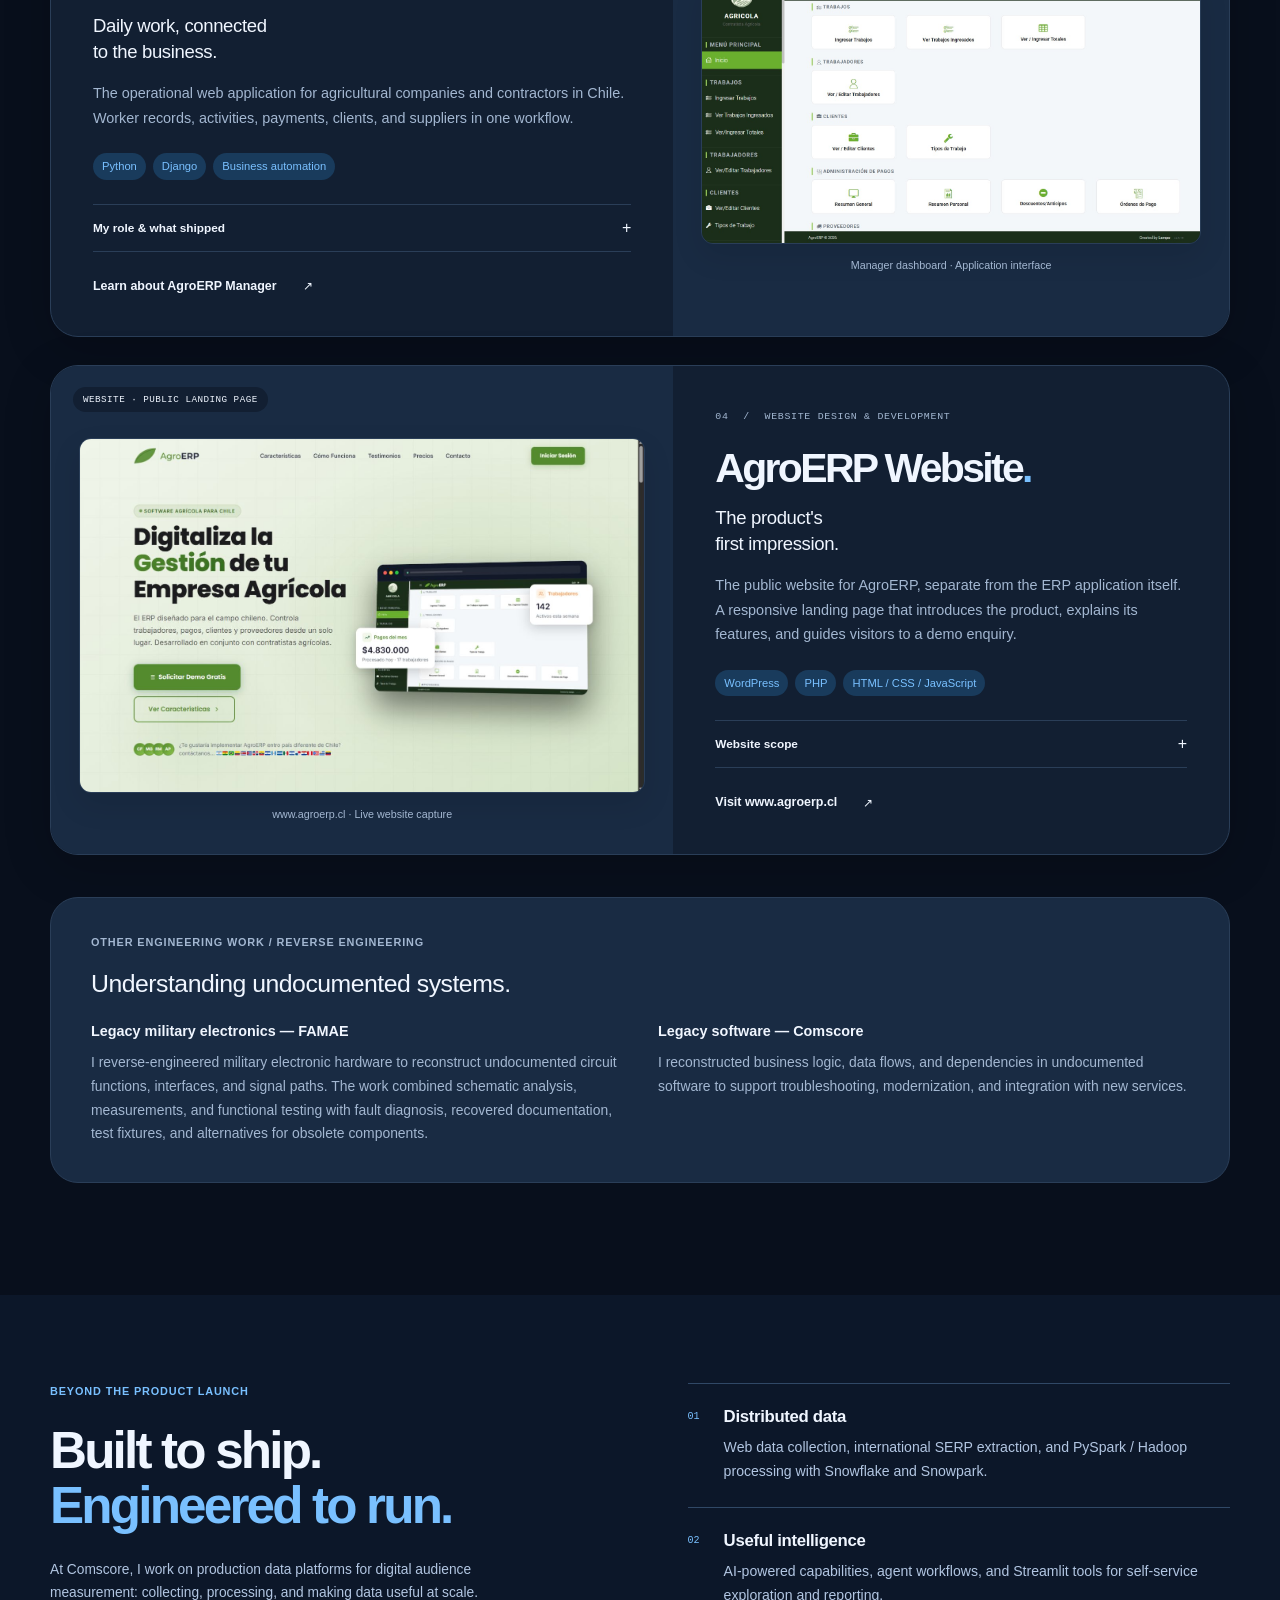
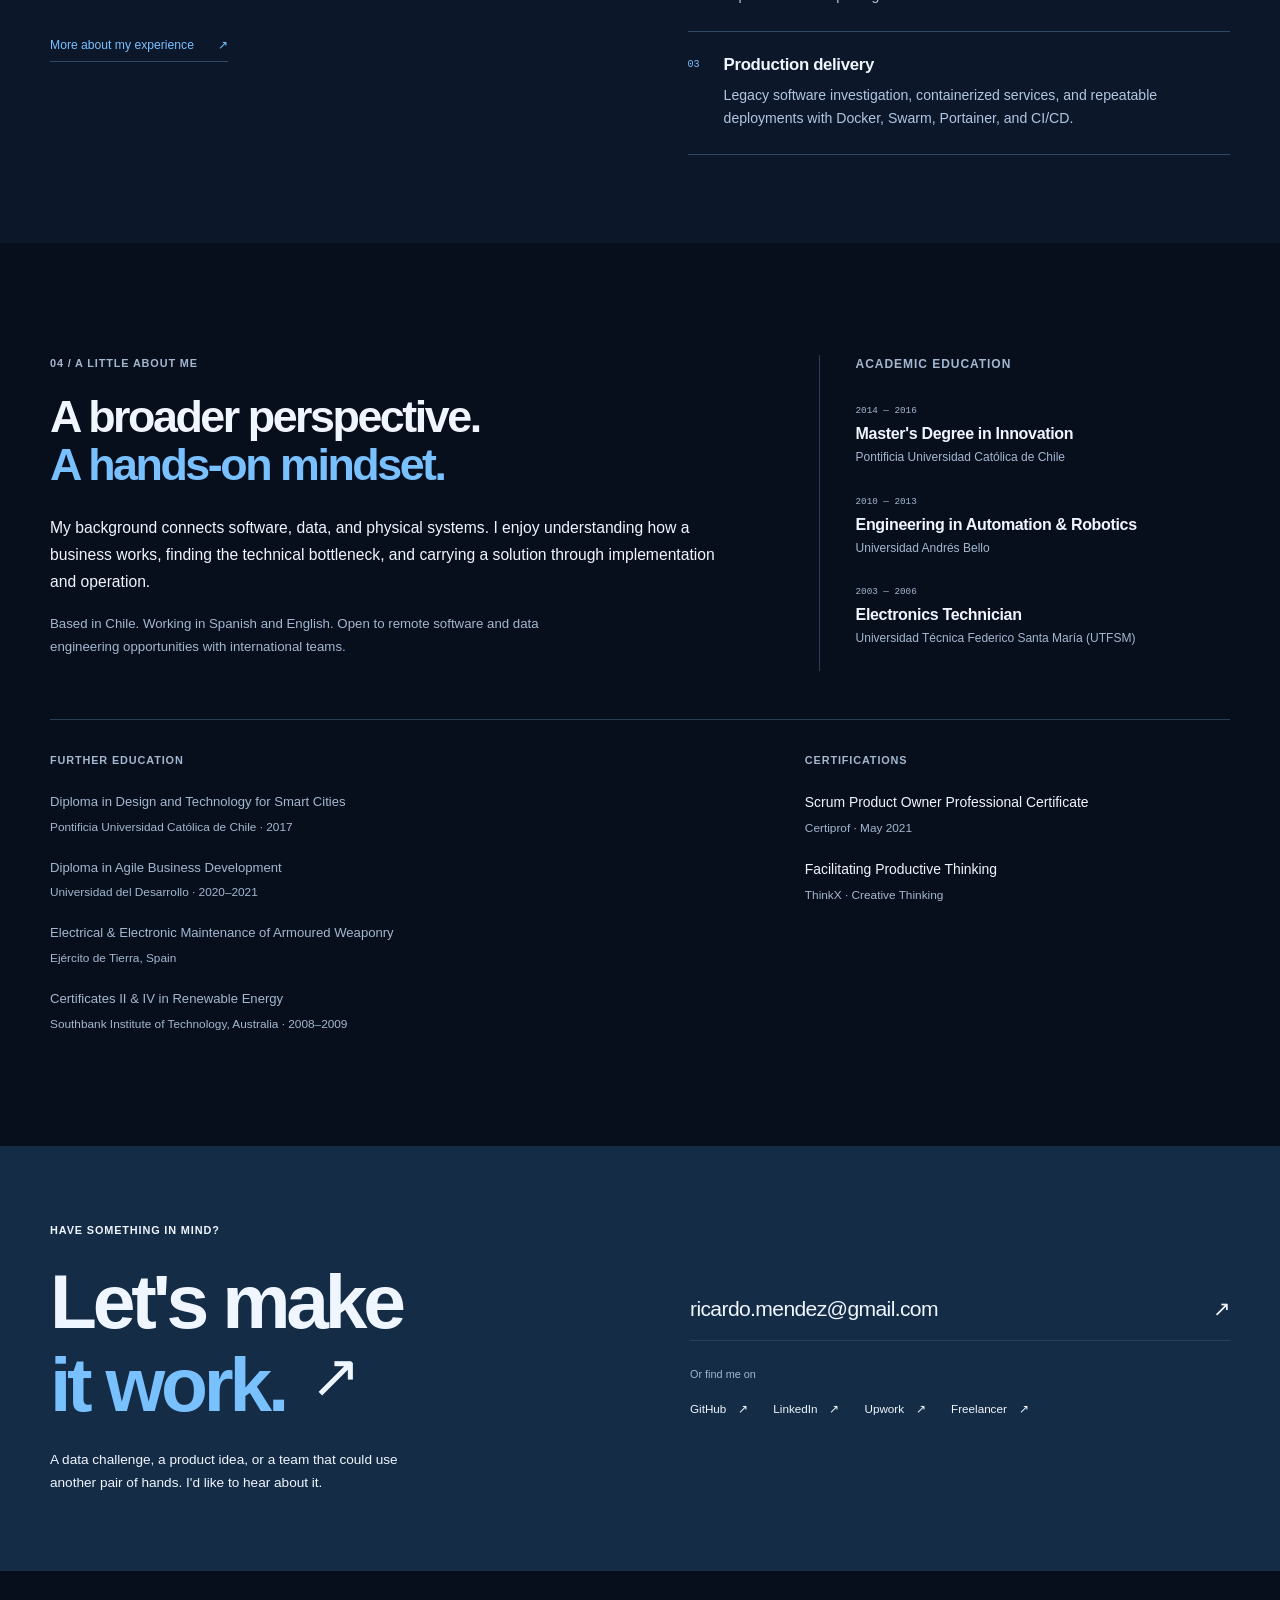
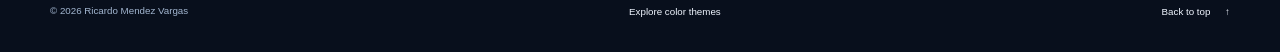
==== commit 3f11800a: "Prioritize mobile profile and clarify engineering experience" ====
--- a/docs/index.html
+++ b/docs/index.html
@@ -5,16 +5,19 @@
   <meta name="viewport" content="width=device-width, initial-scale=1">
   <meta name="theme-color" content="#080f1c">
   <title>Ricardo Mendez Vargas — Software & Data Engineer</title>
-  <meta name="description" content="Software and data engineer based in Chile. Explore KiMouse, KiBoard for Android and Windows, AgroERP Manager, AgroERP Website, and production engineering experience.">
+  <meta name="description" content="Software & Data Engineer in Chile: Python, SQL, Apache Spark, Snowflake, Django, LLM integration and Docker. Comscore experience and published Android/Windows products.">
   <meta property="og:type" content="website">
   <meta property="og:title" content="Ricardo Mendez Vargas — Software & Data Engineer">
-  <meta property="og:description" content="Data systems, practical AI, and software from idea to production. Selected work and experience.">
+  <meta property="og:description" content="Software & Data Engineer: production data pipelines, applied AI, and published products. Based in Chile; working in Spanish and English.">
+  <meta property="og:url" content="https://ricardomendezv.github.io/">
+  <meta property="og:image" content="https://ricardomendezv.github.io/assets/ricardo-retrato.webp">
+  <link rel="canonical" href="https://ricardomendezv.github.io/">
   <meta name="color-scheme" content="dark">
   <link rel="icon" href="./assets/favicon.svg" type="image/svg+xml">
   <link rel="alternate" hreflang="en" href="./index.html">
   <link rel="alternate" hreflang="es" href="./es.html">
-  <link rel="stylesheet" href="./styles.css?v=20261029-education">
-  <link rel="stylesheet" href="./themes.css">
+  <link rel="stylesheet" href="./styles.css?v=20261029-profile">
+  <link rel="stylesheet" href="./themes.css?v=20261029-profile">
   <script src="./theme.js"></script>
   <script src="./language.js" defer></script>
 </head>
@@ -24,16 +27,16 @@
     <div class="shell header-inner">
       <a class="brand" href="#home" aria-label="Ricardo Mendez Vargas, home"><span class="monogram" aria-hidden="true">rm<span>.</span></span><span class="brand-name">Ricardo Mendez Vargas</span></a>
       <nav aria-label="Main navigation">
+        <a href="#experience">Experience</a>
+        <a href="#expertise">Expertise</a>
         <a href="#work">Work</a>
-        <a href="#expertise">Expertise</a>
-        <a href="#experience">Experience</a>
         <a href="#about">About</a>
         <a class="nav-contact" href="#contact">Let's talk <span aria-hidden="true">↗</span></a>
       </nav>
     </div>
     <div class="shell appearance-bar" hidden>
       <fieldset class="mode-switch"><legend class="visually-hidden">Appearance</legend><button type="button" data-mode="dark" aria-pressed="true">Dark</button><button type="button" data-mode="light" aria-pressed="false">Light</button></fieldset>
-      <label for="theme-select">Theme</label><select id="theme-select"><option value="azure" selected>Midnight</option><option value="silver">Graphite</option><option value="titanium">Carbon</option><option value="iris">Nebula</option><option value="arctic">Deep Sea</option></select>
+      <div class="theme-controls"><label for="theme-select">Theme</label><select id="theme-select"><option value="azure" selected>Midnight</option><option value="silver">Graphite</option><option value="titanium">Carbon</option><option value="iris">Nebula</option><option value="arctic">Deep Sea</option></select></div>
       <div class="language-controls"><label for="language-select">Language</label><select id="language-select"><option value="en" selected>English</option><option value="es">Español</option></select></div>
     </div>
     <noscript><div class="shell language-fallback"><a href="./index.html" lang="en" hreflang="en">English</a> · <a href="./es.html" lang="es" hreflang="es">Español</a></div></noscript>
@@ -41,31 +44,56 @@
 
   <main id="main">
     <section class="hero shell" aria-labelledby="hero-title">
+      <aside class="profile-card" aria-label="Meet Ricardo">
+        <div class="portrait-frame"><img src="./assets/ricardo-retrato.webp" alt="Ricardo Mendez Vargas" width="336" height="336" fetchpriority="high"></div>
+        <div class="profile-card-body">
+          <p class="eyebrow">Ricardo Mendez Vargas</p>
+          <p class="profile-statement">Software & Data Engineer</p>
+          <p class="profile-summary">10+ years across software, data, electronics, and technical project leadership.</p>
+          <div class="profile-current"><span class="status-dot" aria-hidden="true"></span><div><span class="micro-label">Currently</span><p>Software Engineer at Comscore</p></div></div>
+        </div>
+        <div class="profile-links"><a class="text-link" href="./assets/ricardo-mendez-cv-en.pdf" download>Download CV <span aria-hidden="true">↗</span></a><a class="text-link" href="https://github.com/ricardomendezv" target="_blank" rel="noopener noreferrer">GitHub <span aria-hidden="true">↗</span></a></div>
+        <span class="card-corner" aria-hidden="true">↗</span>
+      </aside>
       <div class="hero-copy">
         <p class="eyebrow"><span class="status-dot" aria-hidden="true"></span> Software & Data Engineer · Chile</p>
         <h1 id="hero-title">Complex problems.<br><span class="serif">Working solutions.</span></h1>
-        <p class="hero-description">I turn data, software, and applied AI into useful products. From understanding the problem to building, shipping, and keeping things running.</p>
+        <p class="hero-description">I build production data pipelines at Comscore and develop software from requirements to release. My work connects Python, SQL, distributed processing, and applied AI with practical business needs.</p>
+        <p class="hero-availability">Chile · Remote opportunities · Spanish & English</p>
         <div class="hero-actions">
-          <a class="button button-dark" href="#work">Explore my work <span aria-hidden="true">↓</span></a>
-          <a class="text-link" href="./assets/ricardo-mendez-cv-en.pdf" download>Download CV <span aria-hidden="true">↗</span></a>
-        </div>
-        <div class="hero-footnote"><span class="small-rule" aria-hidden="true"></span> Python, PySpark, Snowflake & a practical approach to AI.</div>
-      </div>
-      <aside class="profile-card" aria-label="Meet Ricardo">
-        <div class="portrait-frame"><img src="./assets/ricardo-retrato.webp" alt="Ricardo Mendez Vargas" width="336" height="336" fetchpriority="high"></div>
-        <div class="profile-card-body">
-          <p class="eyebrow">Hello, I'm Ricardo</p>
-          <p class="profile-statement">An engineer who connects<br>the details to the bigger picture.</p>
-          <div class="profile-current"><span class="status-dot" aria-hidden="true"></span><div><span class="micro-label">Currently</span><p>Software Engineer at Comscore</p></div></div>
-        </div>
-        <span class="card-corner" aria-hidden="true">↗</span>
-      </aside>
+          <a class="button button-dark" href="#experience">View experience <span aria-hidden="true">↓</span></a>
+          <a class="text-link" href="#work">Explore my work <span aria-hidden="true">↓</span></a>
+        </div>
+        <div class="hero-footnote"><span class="small-rule" aria-hidden="true"></span> Python · SQL · Apache Spark / PySpark · Snowflake · Django · Docker</div>
+      </div>
     </section>
 
     <div class="capability-strip"><div class="shell strip-inner"><span>Data engineering</span><span class="strip-plus" aria-hidden="true">+</span><span>Applied AI</span><span class="strip-plus" aria-hidden="true">+</span><span>Product development</span><span class="strip-plus" aria-hidden="true">+</span><span>From concept to production</span></div></div>
 
+    <section class="experience-section" id="experience" aria-labelledby="experience-title">
+      <div class="shell experience-layout">
+        <div class="experience-heading"><p class="eyebrow section-index">01 / Experience</p><h2 id="experience-title">A career in<br><span class="serif">making it work.</span></h2><p>From electronics and IoT to software, data platforms, and applied AI.</p><a class="text-link" href="./assets/ricardo-mendez-cv-en.pdf" download>Get the full CV <span aria-hidden="true">↗</span></a></div>
+        <div class="timeline">
+          <article class="timeline-item"><p class="timeline-date"><time datetime="2022-12">Dec 2022</time> — Present <span class="current-label">Current</span></p><h3>Software Engineer</h3><p class="timeline-company">Comscore, Inc. <span>· Remote</span></p><ul class="experience-highlights"><li>Develop and operate international web data collection and SERP extraction pipelines for digital audience measurement.</li><li>Optimize Apache Spark / PySpark and Hadoop processing with Snowflake and Snowpark; build Streamlit tools for self-service analytics.</li><li>Develop AI agent workflows, investigate legacy software, and deploy services with Docker, Docker Swarm, Portainer, and CI/CD.</li></ul></article>
+          <article class="timeline-item"><p class="timeline-date"><time datetime="2026-01">Jan 2026</time> — Present</p><h3>Independent Product Developer</h3><p class="timeline-company">Self-employed</p><p>KiMouse and KiBoard: mobile and desktop products, UX design, AI-assisted engineering, testing, complete Google Play publication management, and release iterations.</p></article>
+          <article class="timeline-item"><p class="timeline-date"><time datetime="2017-05">May 2017</time> — <time datetime="2022-11">Nov 2022</time></p><h3>IT & IoT Project Developer</h3><p class="timeline-company">INTELIX Chile</p><p>Delivered AgroERP with Python and Django, from requirements and data modeling to deployment on Google Cloud. Built reporting tools with Node-RED and JavaScript, alongside IoT architecture and firmware.</p></article>
+          <article class="timeline-item"><p class="timeline-date"><time datetime="2011-06">Jun 2011</time> — <time datetime="2017-05">May 2017</time></p><h3>Electronics & Innovation</h3><p class="timeline-company">Redd System / Tastets System</p><p>Progressed from Electronics Engineer to Supervisor and Head of Electronics & Innovation. Led teams and the GPS equipment roadmap; developed device integrations, software, and firmware.</p></article>
+          <details class="earlier-experience"><summary>Earlier experience <span aria-hidden="true">+</span></summary><div><article><p class="timeline-date">Jul 2009 — Jun 2011</p><h3>Electronics Project Specialist</h3><p class="timeline-company">FAMAE</p><p>Reverse engineering of legacy military electronics, hardware diagnostics, recovered technical documentation, test fixtures, and repair validation tools.</p></article><article><p class="timeline-date">Mar 2006 — Jun 2008</p><h3>Electronics Technician — CostaDigital</h3><p class="timeline-company">Pontificia Universidad Católica de Valparaíso</p></article></div></details>
+        </div>
+      </div>
+    </section>
+
+    <section class="section shell expertise-section" id="expertise" aria-labelledby="expertise-title">
+      <div class="section-heading"><div><p class="eyebrow section-index">02 / How I can help</p><h2 id="expertise-title">The right tool.<br><span class="serif">A useful outcome.</span></h2></div><p>I connect engineering decisions<br>to what the business actually needs.</p></div>
+      <div class="expertise-list">
+        <div class="expertise-row"><span class="expertise-icon" aria-hidden="true">↳</span><h3>Data engineering<br> & analytics</h3><div><p>Build ETL (Extract, Transform, Load) pipelines, web scraping and distributed data processing for analytics and reporting.</p><p class="tool-list">Python / SQL / Apache Spark (PySpark) / Hadoop / Snowflake / Snowpark / Streamlit</p></div></div>
+        <div class="expertise-row"><span class="expertise-icon" aria-hidden="true">✳</span><h3>Applied AI<br> & automation</h3><div><p>Integrate large language models (LLMs) and AI agents into workflows. Evaluate local and cloud models for generative AI applications and automation.</p><p class="tool-list">LLM integration / AI agents / Ollama / LM Studio / Amazon Bedrock / Amazon Web Services (AWS)</p></div></div>
+        <div class="expertise-row"><span class="expertise-icon" aria-hidden="true">⌘</span><h3>Software<br> & integration</h3><div><p>Build backend applications and APIs, design data models, and deploy containerized services with continuous integration and deployment (CI/CD).</p><p class="tool-list">Django / Docker / Docker Swarm / Portainer / Google Cloud (GCP) / CI/CD / Reverse engineering</p></div></div>
+      </div>
+    </section>
+
     <section class="section shell" id="work" aria-labelledby="work-title">
-      <div class="section-heading"><div><p class="eyebrow section-index">01 / Selected work</p><h2 id="work-title">Built to be <span class="serif">used.</span></h2></div><p>Real products. Different challenges.<br>A hands-on role from idea to delivery.</p></div>
+      <div class="section-heading"><div><p class="eyebrow section-index">03 / Selected work</p><h2 id="work-title">Built to be <span class="serif">used.</span></h2></div><p>Real products. Different challenges.<br>A hands-on role from idea to delivery.</p></div>
 
       <article class="project project-kimouse" aria-labelledby="kimouse-title">
         <div class="project-visual screenshot-visual"><span class="image-label">Android app · Interface captures</span><div class="screenshot-pair"><figure><a href="./assets/kimouse-touchpad.png" target="_blank" rel="noopener noreferrer" aria-label="Open full KiMouse touchpad screenshot"><img src="./assets/kimouse-touchpad.png" alt="Actual KiMouse Android touchpad interface, with connection status and left and right mouse buttons" width="1080" height="2400" loading="lazy"></a><figcaption>Touchpad</figcaption></figure><figure><a href="./assets/kimouse-keyboard.png" target="_blank" rel="noopener noreferrer" aria-label="Open full KiMouse keyboard screenshot"><img src="./assets/kimouse-keyboard.png" alt="Actual KiMouse keyboard interface with modifier keys and the Android on-screen keyboard" width="1080" height="2400" loading="lazy"></a><figcaption>Keyboard</figcaption></figure></div></div>
@@ -142,28 +170,6 @@
       </div>
     </section>
 
-    <section class="section shell expertise-section" id="expertise" aria-labelledby="expertise-title">
-      <div class="section-heading"><div><p class="eyebrow section-index">02 / How I can help</p><h2 id="expertise-title">The right tool.<br><span class="serif">A useful outcome.</span></h2></div><p>I connect engineering decisions<br>to what the business actually needs.</p></div>
-      <div class="expertise-list">
-        <div class="expertise-row"><span class="expertise-icon" aria-hidden="true">↳</span><h3>Data engineering<br>& analytics</h3><div><p>Build and improve data collection, ETL pipelines, distributed processing, and internal analytics tools.</p><p class="tool-list">Python / SQL / PySpark / Snowflake / Streamlit</p></div></div>
-        <div class="expertise-row"><span class="expertise-icon" aria-hidden="true">✳</span><h3>Applied AI<br>& automation</h3><div><p>Integrate language models and agents into existing workflows, with attention to validation, deployment, and local versus cloud trade-offs.</p><p class="tool-list">AI agents / LLM integration / Ollama / LM Studio / AWS</p></div></div>
-        <div class="expertise-row"><span class="expertise-icon" aria-hidden="true">⌘</span><h3>Software<br>& integration</h3><div><p>Turn business requirements into working applications. Connect systems and reconstruct undocumented software behavior.</p><p class="tool-list">Django / APIs / Docker / CI/CD / Reverse engineering</p></div></div>
-      </div>
-    </section>
-
-    <section class="experience-section" id="experience" aria-labelledby="experience-title">
-      <div class="shell experience-layout">
-        <div class="experience-heading"><p class="eyebrow section-index">03 / Experience</p><h2 id="experience-title">A career in<br><span class="serif">making it work.</span></h2><p>From electronics and IoT to software, data platforms, and applied AI.</p><a class="text-link" href="./assets/ricardo-mendez-cv-en.pdf" download>Get the full CV <span aria-hidden="true">↗</span></a></div>
-        <div class="timeline">
-          <article class="timeline-item"><p class="timeline-date"><time datetime="2022-12">Dec 2022</time> — Present <span class="current-label">Current</span></p><h3>Software Engineer</h3><p class="timeline-company">Comscore, Inc. <span>· Remote</span></p><p>Data collection and analytics pipelines, distributed processing, internal tools, AI workflows, and production operations.</p></article>
-          <article class="timeline-item"><p class="timeline-date"><time datetime="2026-01">Jan 2026</time> — Present</p><h3>Independent Product Developer</h3><p class="timeline-company">Self-employed</p><p>KiMouse and KiBoard: mobile and desktop products, UX design, AI-assisted engineering, testing, complete Google Play publication management, and release iterations.</p></article>
-          <article class="timeline-item"><p class="timeline-date"><time datetime="2017-05">May 2017</time> — <time datetime="2022-11">Nov 2022</time></p><h3>IT & IoT Project Developer</h3><p class="timeline-company">INTELIX Chile</p><p>Agricultural ERP development with Python and Django, reporting tools, Google Cloud deployments, IoT architecture, and firmware.</p></article>
-          <article class="timeline-item"><p class="timeline-date"><time datetime="2011-06">Jun 2011</time> — <time datetime="2017-05">May 2017</time></p><h3>Electronics & Innovation</h3><p class="timeline-company">Redd System / Tastets System</p><p>Progressed from Electronics Engineer to Supervisor and Head of Electronics & Innovation. Led teams and the GPS equipment roadmap; developed device integrations, software, and firmware.</p></article>
-          <details class="earlier-experience"><summary>Earlier experience <span aria-hidden="true">+</span></summary><div><article><p class="timeline-date">Jul 2009 — Jun 2011</p><h3>Electronics Project Specialist</h3><p class="timeline-company">FAMAE</p><p>Reverse engineering of legacy military electronics, hardware diagnostics, recovered technical documentation, test fixtures, and repair validation tools.</p></article><article><p class="timeline-date">Mar 2006 — Jun 2008</p><h3>Electronics Technician — CostaDigital</h3><p class="timeline-company">Pontificia Universidad Católica de Valparaíso</p></article></div></details>
-        </div>
-      </div>
-    </section>
-
     <section class="section shell about-section" id="about" aria-labelledby="about-title">
       <div><p class="eyebrow section-index">04 / A little about me</p><h2 id="about-title">A broader perspective.<br><span class="serif">A hands-on mindset.</span></h2><p class="about-intro">My background connects software, data, and physical systems. I enjoy understanding how a business works, finding the technical bottleneck, and carrying a solution through implementation and operation.</p><p>Based in Chile. Working in Spanish and English. Open to remote software and data engineering opportunities with international teams.</p></div>
       <div class="education" aria-labelledby="education-title">
--- a/docs/styles.css
+++ b/docs/styles.css
@@ -48,10 +48,13 @@
 .nav-contact { border: 1px solid var(--line); padding: 11px 17px; border-radius: 4px; }
 .nav-contact span { margin-left: 16px; }
 .hero { display: grid; grid-template-columns: minmax(0, 1.6fr) minmax(280px, .8fr); gap: 64px; align-items: center; padding-block: 88px 84px; }
+.hero-copy { grid-column: 1; grid-row: 1; }
+.hero > .profile-card { grid-column: 2; grid-row: 1; }
 .hero .eyebrow { display: flex; gap: 10px; align-items: center; }
 .status-dot { width: 7px; height: 7px; background: #508353; border-radius: 50%; flex-shrink: 0; display: inline-block; }
 h1 { font-size: clamp(3.4rem, 5.6vw, 5rem); margin-block: 27px; }
 .hero-description { font-size: 1.05rem; max-width: 540px; color: var(--muted); }
+.hero-availability { margin-top: 16px; color: var(--muted); font-size: .8rem; }
 .hero-actions { display: flex; flex-wrap: wrap; align-items: center; gap: 30px; margin-top: 33px; }
 .button { display: inline-flex; align-items: center; justify-content: space-between; gap: 28px; padding: 16px 22px; border-radius: 4px; font-size: .8rem; font-weight: 600; transition: background .2s, transform .2s; }
 .button-dark { background: var(--green); color: var(--white); }
@@ -64,8 +67,11 @@
 .portrait-frame { background: #fff; width: 100%; border-radius: 3px; overflow: hidden; }
 .portrait-frame img { width: 100%; aspect-ratio: 1.15; object-fit: cover; object-position: center 25%; }
 .profile-card-body { padding-block: 23px; }
+.profile-links { display: flex; flex-wrap: wrap; gap: 12px 20px; padding-bottom: 23px; }
+.profile-links .text-link { min-height: 44px; }
 .profile-card-body .eyebrow { color: #48614e; font-size: .61rem; }
 .profile-statement { margin-top: 10px; font-size: .95rem; line-height: 1.5; font-weight: 500; }
+.profile-summary { margin-top: 10px; color: var(--muted); font-size: .8rem; line-height: 1.6; }
 .profile-current { border-top: 1px solid #cbd4c2; margin-top: 23px; padding-top: 19px; display: flex; align-items: center; gap: 12px; }
 .micro-label { font-size: .6rem; color: var(--muted); text-transform: uppercase; letter-spacing: .08em; }
 .profile-current p { font-size: .73rem; }
@@ -88,7 +94,7 @@
 .project-intro { font-size: 1.16rem; line-height: 1.4; margin-block: 12px 16px; letter-spacing: -.02em; }
 .project-copy > p:not(.project-intro, .project-number) { font-size: .9rem; color: var(--muted); }
 .tags { display: flex; flex-wrap: wrap; gap: 7px; list-style: none; margin: 23px 0; padding: 0; }
-.tags li { font-size: .57rem; padding: 6px 9px; border-radius: 3px; background: #eef1e9; color: #415b4d; line-height: 1.3; }
+.tags li { font-size: .7rem; padding: 6px 9px; border-radius: 3px; background: #eef1e9; color: #415b4d; line-height: 1.3; }
 .case-details { border-top: 1px solid var(--line); border-bottom: 1px solid var(--line); margin-block: 24px; }
 summary { cursor: pointer; list-style: none; }
 summary::-webkit-details-marker { display: none; }
@@ -134,7 +140,7 @@
 .expertise-icon { font-size: 2rem; line-height: 1; color: #5b7853; padding-top: 3px; }
 .expertise-row h3 { font-size: 1.45rem; line-height: 1.3; font-weight: 500; }
 .expertise-row p { color: var(--muted); font-size: .85rem; max-width: 510px; }
-.expertise-row .tool-list { margin-top: 12px; font-family: Consolas, "Courier New", monospace; font-size: .62rem; line-height: 1.9; color: #526c50; }
+.expertise-row .tool-list { margin-top: 12px; font-family: Consolas, "Courier New", monospace; font-size: .75rem; line-height: 1.9; color: #526c50; }
 .experience-section { background: #ecefe6; padding-block: 100px; }
 .experience-layout { display: grid; grid-template-columns: .8fr 1.2fr; gap: 96px; }
 .experience-heading > p:not(.eyebrow) { color: var(--muted); font-size: .86rem; margin-block: 24px; max-width: 300px; }
@@ -147,6 +153,8 @@
 .timeline-company { font-size: .8rem; margin-top: 4px; margin-bottom: 11px; }
 .timeline-company span { color: var(--muted); }
 .timeline-item > p:last-child, .earlier-experience article > p:last-child { font-size: .9rem; color: var(--muted); }
+.experience-highlights { margin: 0; padding-left: 20px; color: var(--muted); font-size: .9rem; line-height: 1.7; }
+.experience-highlights li + li { margin-top: 10px; }
 .earlier-experience summary { display: flex; justify-content: space-between; font-size: .8rem; font-weight: 600; padding-block: 2px 10px; }
 .earlier-experience article { padding-top: 24px; }
 .about-section { display: grid; grid-template-columns: 1.3fr .8fr; gap: 48px 100px; }
@@ -200,25 +208,28 @@
   .section { padding-block: 72px; }
   .header-inner { min-height: 78px; gap: 20px; }
   .monogram { font-size: 1.8rem; }
-  nav { gap: 17px; font-size: .67rem; flex-wrap: wrap; justify-content: flex-end; }
-  nav a { padding-block: 7px; }
+  nav { gap: 12px; font-size: .75rem; flex-wrap: wrap; justify-content: flex-end; }
+  nav a { display: inline-flex; align-items: center; min-height: 44px; padding-block: 7px; }
   nav a[href="#expertise"], nav a[href="#about"] { display: none; }
   .nav-contact { padding: 8px 10px; }
   .nav-contact span { margin-left: 6px; }
-  .hero { display: flex; flex-direction: column; gap: 45px; padding-block: 56px; align-items: stretch; }
+  .hero { display: flex; flex-direction: column; gap: 32px; padding-block: 28px 48px; align-items: stretch; }
   .hero .eyebrow { font-size: .6rem; }
   h1 { font-size: clamp(2.8rem, 9.8vw, 4.3rem); margin-block: 24px; }
   .hero-description { max-width: 480px; font-size: .94rem; }
   .hero-actions { gap: 23px; }
+  .hero-actions .text-link { min-height: 44px; }
   .hero-footnote { margin-top: 29px; font-size: .62rem; }
-  .profile-card { max-width: none; display: grid; grid-template-columns: 110px 1fr; padding: 18px; gap: 19px; }
+  .profile-card { max-width: none; display: grid; grid-template-columns: 88px minmax(0, 1fr); padding: 18px; gap: 16px; }
   .portrait-frame { align-self: start; }
   .portrait-frame img { aspect-ratio: 1; }
   .profile-card-body { padding: 0; }
-  .profile-card-body .eyebrow { font-size: .53rem; }
-  .profile-statement { font-size: .8rem; }
+  .profile-links { grid-column: 1 / -1; padding-bottom: 0; gap: 12px 20px; }
+  .profile-card-body .eyebrow { font-size: .67rem; letter-spacing: .03em; }
+  .profile-statement { font-size: .9rem; }
+  .profile-summary { font-size: .78rem; }
   .profile-current { margin-top: 14px; padding-top: 12px; gap: 8px; }
-  .profile-current p { font-size: .62rem; }
+  .profile-current p { font-size: .75rem; }
   .micro-label { font-size: .5rem; }
   .card-corner { width: 33px; height: 33px; right: -8px; top: -12px; font-size: 1.1rem; }
   .strip-inner { display: grid; grid-template-columns: 1fr 1fr; padding-block: 18px; gap: 15px 20px; font-size: .55rem; }
@@ -250,11 +261,17 @@
   .development-grid { grid-template-columns: 1fr; gap: 34px; }
   .contact-section { padding-block: 60px; }
   .contact-inner { grid-template-columns: 1fr; gap: 35px; }
-  .contact-inner h2 { font-size: 4.4rem; }
+  .contact-inner h2 { font-size: clamp(2.8rem, 14vw, 4.4rem); }
+  .contact-arrow { margin-left: 12px; font-size: .65em; }
   .email-link { font-size: clamp(.95rem, 4.7vw, 1.4rem); }
   .site-footer { flex-wrap: wrap; gap: 7px 20px; padding-block: 24px; }
   .site-footer > p:nth-child(2) { display: none; }
 }
+@media (max-width: 360px) {
+  .profile-card { grid-template-columns: 72px minmax(0, 1fr); gap: 14px; }
+  .profile-links { gap: 12px; }
+  .profile-links .text-link { font-size: .72rem; gap: 8px; }
+}
 @media (prefers-reduced-motion: reduce) {
   html { scroll-behavior: auto; }
   *, *::before, *::after { transition: none !important; }
--- a/docs/themes.css
+++ b/docs/themes.css
@@ -112,6 +112,8 @@
 .visually-hidden { position: absolute; width: 1px; height: 1px; padding: 0; margin: -1px; overflow: hidden; clip-path: inset(50%); white-space: nowrap; border: 0; }
 .appearance-bar { display: flex; flex-wrap: wrap; align-items: center; justify-content: flex-end; gap: 12px; padding-block: 0 18px; font-size: .75rem; }
 .language-controls { display: flex; align-items: center; gap: 12px; margin-left: 10px; }
+.theme-controls { display: flex; align-items: center; gap: 12px; }
+.theme-controls label { color: var(--muted); }
 .language-controls label { color: var(--muted); }
 .language-fallback { text-align: right; padding-bottom: 18px; font-size: .8rem; }
 html[lang="es"] .hero .eyebrow { letter-spacing: .05em; }
